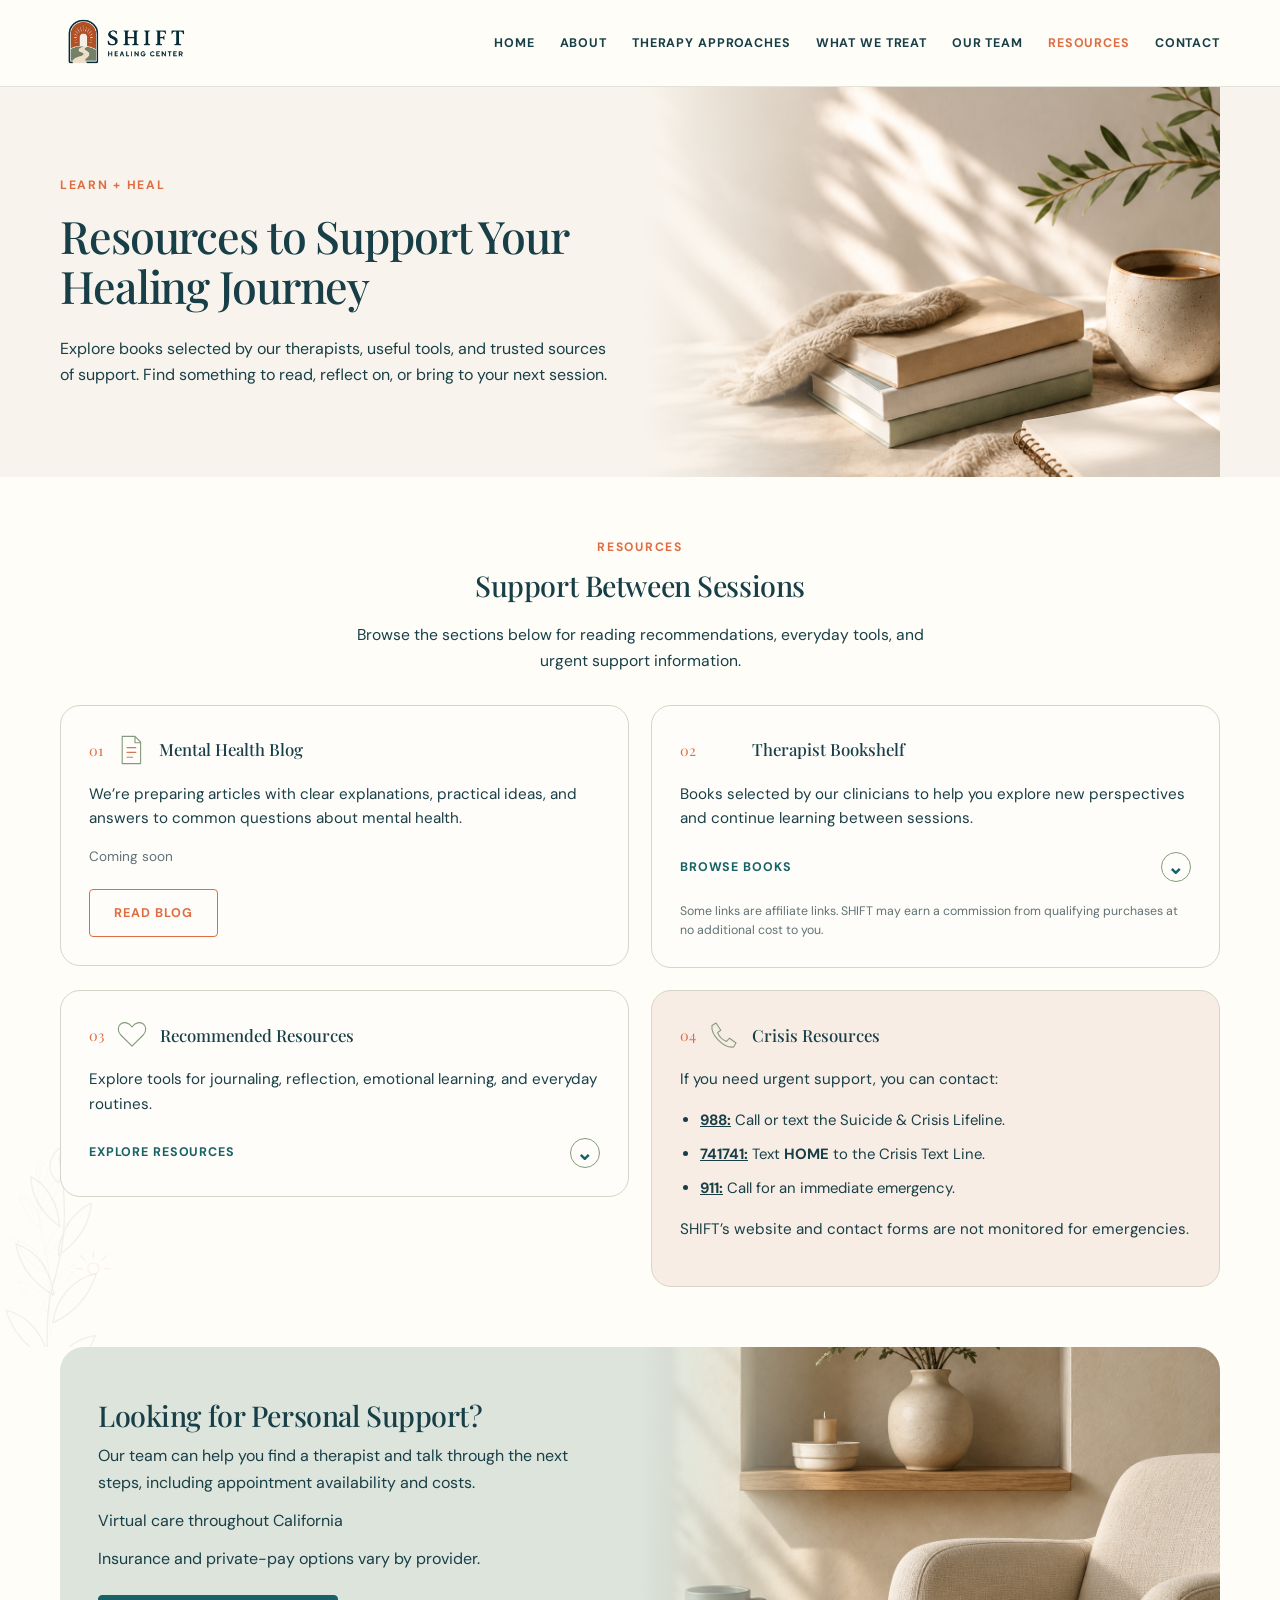
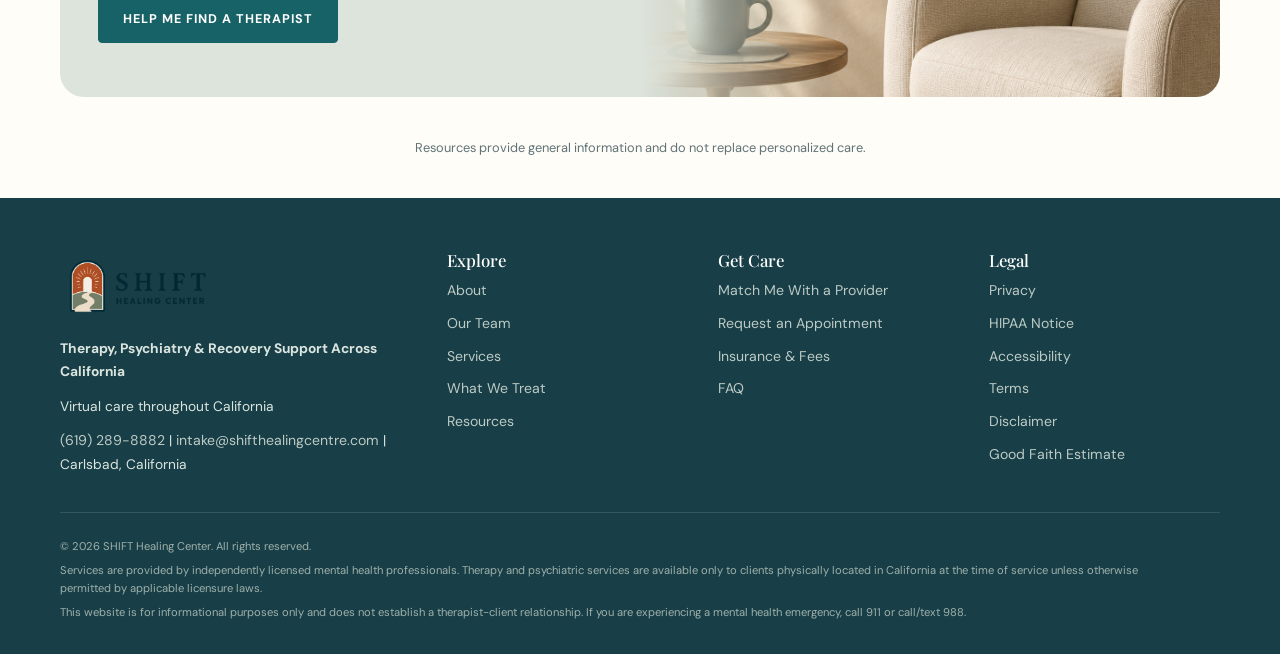
==== resources.html @ 118eca36 "Add files via upload" ====
<!doctype html><html lang="en"><head><meta charset="UTF-8"><meta name="viewport" content="width=device-width,initial-scale=1"><meta name="description" content="Therapist-curated mental health resources from SHIFT Healing Center."><title>Resources | SHIFT Healing Center</title><link rel="stylesheet" href="styles.css"><style>
.rs-page{--rs-bg:#f8f4ed}.rs-hero{background:var(--rs-bg);overflow:hidden}.rs-split{display:grid;grid-template-columns:1fr 1fr}.rs-copy{padding:55px 32px 55px 0;align-self:center;position:relative;z-index:1}.rs-copy h1{font-size:clamp(2rem,3.5vw,3.4rem)!important;line-height:1.12;margin:16px 0 24px}.rs-photo{position:relative;min-height:390px;display:grid;place-items:center;background:var(--rs-bg)}.rs-photo>span{padding:35px;color:#607276;font-size:.88rem;max-width:330px;text-align:center}.rs-photo img{position:absolute;inset:0;width:100%;height:100%;object-fit:cover;opacity:1!important;filter:none!important;mask:none!important;-webkit-mask:none!important}.rs-photo.has-photo:after{content:"";position:absolute;inset:0;background:linear-gradient(90deg,var(--rs-bg),transparent 35%);pointer-events:none}.rs-library{padding:60px 0}.rs-library .section-title h2{margin:13px 0 20px}.rs-cards{display:grid;grid-template-columns:1fr 1fr;align-items:start;gap:22px}.rs-card{padding:28px;border:1px solid var(--line);border-radius:20px;background:#fffdf9;min-width:0}.rs-title{display:flex;align-items:center;gap:12px}.rs-title svg{width:32px;height:32px;flex:0 0 32px;color:#849b7d}.rs-title .accent{stroke:#cf7955}.rs-title h3{font-size:1.35rem;line-height:1.25}.rs-number{color:var(--terracotta);font-family:"Playfair Display",serif;font-size:.9rem}.rs-card p{font-size:.95rem;line-height:1.6;margin:16px 0}.rs-card .btn{margin-top:5px}.rs-soon{color:#607276;font-size:.85rem!important}.rs-expand>summary{list-style:none;cursor:pointer}.rs-expand>summary::-webkit-details-marker{display:none}.rs-control{display:flex;align-items:center;justify-content:space-between;gap:20px;color:var(--teal);font-size:.78rem;font-weight:700;letter-spacing:.07em;text-transform:uppercase;margin-top:22px}.rs-arrow{display:grid;place-items:center;border:1px solid #849b7d;border-radius:50%;width:30px;height:30px;font-size:20px;line-height:1}.rs-expand[open]>summary .rs-arrow{transform:rotate(180deg)}.rs-expanded{border-top:1px solid var(--line);margin-top:20px;padding-top:5px}.rs-category{border-bottom:1px solid var(--line);padding:13px 0}.rs-category>summary,.rs-more>summary{cursor:pointer;font-size:.92rem;font-weight:600;padding:6px 0}.rs-list{list-style:none;margin:8px 0;padding:0}.rs-list li{border-bottom:1px solid #eee8df;padding:10px 0;font-size:.87rem;line-height:1.5;overflow-wrap:anywhere}.rs-list a{color:var(--teal);text-decoration:underline;text-underline-offset:3px}.rs-list small{display:block;color:#607276}.rs-more{margin:10px 0}.rs-more>summary{font-size:.82rem;color:var(--terracotta)}.rs-card p.rs-disclosure{font-size:.77rem;color:#607276;line-height:1.5;margin:20px 0 0}.rs-expanded h4{margin-top:24px}.rs-crisis{background:#f7ede5}.rs-crisis ul{padding-left:20px;font-size:.93rem;line-height:1.7}.rs-crisis li{margin:9px 0}.rs-crisis a{text-decoration:underline}.rs-banner{--rs-bg:#dce4dc;background:var(--rs-bg);border-radius:24px;overflow:hidden}.rs-banner .rs-copy{padding:38px}.rs-banner .btn{margin-top:22px}.rs-banner .rs-photo{min-height:350px}.rs-note{text-align:center;max-width:900px;margin:30px auto 40px;padding:0 20px;color:#607276;font-size:.8rem}.rs-closing{padding:0 0 10px}.rs-library{position:relative}.rs-library:before{content:"";position:absolute;left:0;bottom:0;width:100px;height:200px;background:url('assets/botanical.svg') center/contain no-repeat;opacity:.08;pointer-events:none}.rs-page summary:focus-visible,.rs-page a:focus-visible{outline:2px solid var(--teal);outline-offset:5px}.preview-switcher,.device-preview{display:none!important}
@media(max-width:850px){.rs-split{grid-template-columns:1fr}.rs-copy{padding:36px 0 22px}.rs-photo{min-height:300px}.rs-photo.has-photo:after{background:linear-gradient(180deg,var(--rs-bg),transparent 35%)}.rs-cards{grid-template-columns:1fr}.rs-library{padding:40px 0}.rs-banner .rs-copy{padding:28px 24px}.rs-banner .rs-photo{min-height:280px}.rs-card{padding:24px}.rs-title h3{font-size:1.25rem}}
</style></head><body data-page="resources">
<header class="site-header"><div class="container nav"><a class="logo" href="index.html"><img class="brand-logo" src="assets/logo.png" alt="SHIFT Healing Center"></a><button class="menu-toggle" aria-label="Open menu" aria-expanded="false">☰</button><nav class="nav-links"><a href="index.html">Home</a><a href="about.html">About</a><a href="services.html">Therapy Approaches</a><a href="specialties.html">What We Treat</a><a href="team.html">Our Team</a><a class="active" href="resources.html">Resources</a><a href="contact.html">Contact</a></nav></div></header>
<main class="rs-page"><section class="rs-hero"><div class="container rs-split"><div class="rs-copy"><div class="eyebrow">Learn + Heal</div><h1>Resources to Support Your Healing Journey</h1><p>Explore books selected by our therapists, useful tools, and trusted sources of support. Find something to read, reflect on, or bring to your next session.</p></div><div class="rs-photo" data-photo="assets/7.png"><span>Hero photograph: books, journal, ceramic mug, linen and olive branches.</span></div></div></section><section class="section rs-library"><div class="container"><div class="section-title"><div class="eyebrow">Resources</div><h2>Support Between Sessions</h2><p>Browse the sections below for reading recommendations, everyday tools, and urgent support information.</p></div><div class="rs-cards"><article class="rs-card"><div class="rs-title"><span class="rs-number">01</span><svg width="36" height="36" class="rs-icon" viewBox="0 0 40 40" fill="none" stroke="currentColor" stroke-width="1.4" stroke-linecap="round" stroke-linejoin="round" aria-hidden="true"><path d="M9 3h16l7 7v27H9ZM25 3v8h7"/><path class="accent" d="M15 17h11M15 23h11M15 29h7"/></svg><h3>Mental Health Blog</h3></div><p>We’re preparing articles with clear explanations, practical ideas, and answers to common questions about mental health.</p><p class="rs-soon">Coming soon</p><a class="btn outline" href="blog.html">Read Blog</a></article><article class="rs-card"><details class="rs-expand"><summary><div class="rs-title"><span class="rs-number">02</span><svg width="36" height="36" viewBox="0 0 40 40" fill="none" stroke="currentColor" stroke-width="1.4" stroke-linecap="round" stroke-linejoin="round" aria-hidden="true">'+icons[index]+'</svg><h3>Therapist Bookshelf</h3></div><p>Books selected by our clinicians to help you explore new perspectives and continue learning between sessions.</p><span class="rs-control">Browse Books <span class="rs-arrow" aria-hidden="true">⌄</span></span></summary><div class="rs-expanded"><p>Choose a subject that interests you. You can ask your therapist which reading may be useful for your situation.</p><details class="rs-category"><summary>Anxiety &amp; Stress</summary><ul class="rs-list"><li><a href="https://amzn.to/4eDarGr" target="_blank" rel="sponsored noopener noreferrer">Dare by Barry McDonagh <span aria-hidden="true">↗</span></a></li><li><a href="https://amzn.to/4avVlzZ" target="_blank" rel="sponsored noopener noreferrer">Unwinding Anxiety by Judson Brewer <span aria-hidden="true">↗</span></a></li><li><a href="https://amzn.to/4awsdbX" target="_blank" rel="sponsored noopener noreferrer">The Anxiety and Phobia Workbook by Edmund Bourne <span aria-hidden="true">↗</span></a></li><li><a href="https://amzn.to/4y3DSJw" target="_blank" rel="sponsored noopener noreferrer">At Last a Life by Paul David <span aria-hidden="true">↗</span></a></li><li><a href="https://amzn.to/446lkKJ" target="_blank" rel="sponsored noopener noreferrer">The Worry Trick by David Carbonell <span aria-hidden="true">↗</span></a></li></ul><details class="rs-more"><summary>Show more books</summary><ul class="rs-list"><li><a href="https://amzn.to/3Rg0Ps7" target="_blank" rel="sponsored noopener noreferrer">Burnout by Emily and Amelia Nagoski <span aria-hidden="true">↗</span></a></li><li><a href="https://amzn.to/3Te4dEq" target="_blank" rel="sponsored noopener noreferrer">The Myth of Normal by Gabor Mate <span aria-hidden="true">↗</span></a></li><li><a href="https://amzn.to/4gdKtdL" target="_blank" rel="sponsored noopener noreferrer">Rest is Resistance by Tricia Hersey <span aria-hidden="true">↗</span></a></li><li><a href="https://amzn.to/4eSYyLk" target="_blank" rel="sponsored noopener noreferrer">Dying for a Paycheck by Jeffrey Pfeffer <span aria-hidden="true">↗</span></a></li><li><a href="https://amzn.to/4v7SMvu" target="_blank" rel="sponsored noopener noreferrer">Atomic Habits by James Clear <span aria-hidden="true">↗</span></a></li></ul></details></details><details class="rs-category"><summary>Trauma &amp; Recovery</summary><ul class="rs-list"><li><a href="https://amzn.to/4au1pJi" target="_blank" rel="sponsored noopener noreferrer">The Body Keeps the Score by Bessel Van Der Kolk <span aria-hidden="true">↗</span></a></li><li><a href="https://amzn.to/4eIhYlS" target="_blank" rel="sponsored noopener noreferrer">Complex PTSD: From Surviving to Thriving by Pete Walker <span aria-hidden="true">↗</span></a></li><li><a href="https://amzn.to/4asifbv" target="_blank" rel="sponsored noopener noreferrer">Trauma and Recovery by Judith Herman <span aria-hidden="true">↗</span></a></li><li><a href="https://amzn.to/4vISvjM" target="_blank" rel="sponsored noopener noreferrer">Waking the Tiger by Peter Levine <span aria-hidden="true">↗</span></a></li><li><a href="https://amzn.to/4g9z26S" target="_blank" rel="sponsored noopener noreferrer">The Deepest Well By Nadine Burke Harris <span aria-hidden="true">↗</span></a></li></ul></details><details class="rs-category"><summary>ADHD</summary><ul class="rs-list"><li><a href="https://amzn.to/4xSHfmd" target="_blank" rel="sponsored noopener noreferrer">ADHD 2.0 by Halloweel &amp; Ratey <span aria-hidden="true">↗</span></a></li><li><a href="https://amzn.to/4wnwyqo" target="_blank" rel="sponsored noopener noreferrer">Driven to Distraction by Halloweel <span aria-hidden="true">↗</span></a></li><li><a href="https://amzn.to/4eMvWU0" target="_blank" rel="sponsored noopener noreferrer">Taking Charge of Adult ADHD by Russell Barkley <span aria-hidden="true">↗</span></a></li><li><a href="https://amzn.to/4aZTunc" target="_blank" rel="sponsored noopener noreferrer">Your Brain’s Not Broken by Tamara Rosier <span aria-hidden="true">↗</span></a></li><li><a href="https://amzn.to/4xWEtfN" target="_blank" rel="sponsored noopener noreferrer">Smart but Scattered by Dawson &amp; Guare <span aria-hidden="true">↗</span></a></li></ul></details><details class="rs-category"><summary>Relationships &amp; Parenting</summary><ul class="rs-list"><li><a href="https://amzn.to/4aueBxS" target="_blank" rel="sponsored noopener noreferrer">Hold Me Tight by Sue Johnson <span aria-hidden="true">↗</span></a></li><li><a href="https://amzn.to/4eR0PXw" target="_blank" rel="sponsored noopener noreferrer">Attached by Levine &amp; Heller <span aria-hidden="true">↗</span></a></li><li><a href="https://amzn.to/4wn5g3t" target="_blank" rel="sponsored noopener noreferrer">The Seven Principles of Making Marriage Work by John Gottman <span aria-hidden="true">↗</span></a></li><li><a href="https://amzn.to/4v8BE8T" target="_blank" rel="sponsored noopener noreferrer">Us by Terrence Real <span aria-hidden="true">↗</span></a></li><li><a href="https://amzn.to/3SD2459" target="_blank" rel="sponsored noopener noreferrer">Nonviolent Communication by Marshall Rosenberg <span aria-hidden="true">↗</span></a></li></ul><details class="rs-more"><summary>Show more books</summary><ul class="rs-list"><li><a href="https://amzn.to/3R7UYFj" target="_blank" rel="sponsored noopener noreferrer">Good Inside by Becky Kennedy <span aria-hidden="true">↗</span></a></li><li><a href="https://amzn.to/4vMBXaI" target="_blank" rel="sponsored noopener noreferrer">The Whole-Brain Child by Siegel &amp; Bryson <span aria-hidden="true">↗</span></a></li><li><a href="https://amzn.to/4vJ5YYS" target="_blank" rel="sponsored noopener noreferrer">No-Drama Discipline by Siegel &amp; Bryson <span aria-hidden="true">↗</span></a></li><li><a href="https://amzn.to/4eFU8Zy" target="_blank" rel="sponsored noopener noreferrer">How to Talk So Kids Will Listen by Faber &amp; Mazlish <span aria-hidden="true">↗</span></a></li><li><a href="https://amzn.to/4aZRo6O" target="_blank" rel="sponsored noopener noreferrer">The Conscious Parent by Shefali Tsabary <span aria-hidden="true">↗</span></a></li></ul></details></details><details class="rs-category"><summary>Grief &amp; Life Changes</summary><ul class="rs-list"><li><a href="https://amzn.to/4vzZX0o" target="_blank" rel="sponsored noopener noreferrer">It’s OK That You’re Not OK by Megan Devine <span aria-hidden="true">↗</span></a></li><li><a href="https://amzn.to/4uZnUgt" target="_blank" rel="sponsored noopener noreferrer">On Grief and Grieving by Kübler-Ross &amp; Kessler <span aria-hidden="true">↗</span></a></li><li><a href="https://amzn.to/4vF4Mp9" target="_blank" rel="sponsored noopener noreferrer">Bearing the Unbearable by Joanne Cacciatore <span aria-hidden="true">↗</span></a></li><li><a href="https://amzn.to/4wEj6i7" target="_blank" rel="sponsored noopener noreferrer">The Year of Magical Thinking by Joan Didion <span aria-hidden="true">↗</span></a></li><li><a href="https://amzn.to/4gaRf3Z" target="_blank" rel="sponsored noopener noreferrer">A Grief Observed by C.S. Lewis <span aria-hidden="true">↗</span></a></li></ul></details><details class="rs-category"><summary>Self-Compassion &amp; Emotional Wellbeing</summary><ul class="rs-list"><li><a href="https://amzn.to/4eGZrYD" target="_blank" rel="sponsored noopener noreferrer">Self-compassion by Kristin Neff <span aria-hidden="true">↗</span></a></li><li><a href="https://amzn.to/4y0kih9" target="_blank" rel="sponsored noopener noreferrer">Radical Acceptance by Tara Brach <span aria-hidden="true">↗</span></a></li><li><a href="https://amzn.to/4y3uhCh" target="_blank" rel="sponsored noopener noreferrer">The Gifts of Imperfection by Brene Brown <span aria-hidden="true">↗</span></a></li><li><a href="https://amzn.to/4vcZi4e" target="_blank" rel="sponsored noopener noreferrer">Fierce Self-Compassion by Kristin Neff <span aria-hidden="true">↗</span></a></li><li><a href="https://amzn.to/4eT0qDN" target="_blank" rel="sponsored noopener noreferrer">The Mindful Path to Self <span aria-hidden="true">↗</span></a></li></ul><details class="rs-more"><summary>Show more books</summary><ul class="rs-list"><li><a href="https://amzn.to/3Rg0Ps7" target="_blank" rel="sponsored noopener noreferrer">Burnout by Emily and Amelia Nagoski <span aria-hidden="true">↗</span></a></li><li><a href="https://amzn.to/3Te4dEq" target="_blank" rel="sponsored noopener noreferrer">The Myth of Normal by Gabor Mate <span aria-hidden="true">↗</span></a></li><li><a href="https://amzn.to/4gdKtdL" target="_blank" rel="sponsored noopener noreferrer">Rest is Resistance by Tricia Hersey <span aria-hidden="true">↗</span></a></li><li><a href="https://amzn.to/4eSYyLk" target="_blank" rel="sponsored noopener noreferrer">Dying for a Paycheck by Jeffrey Pfeffer <span aria-hidden="true">↗</span></a></li><li><a href="https://amzn.to/4v7SMvu" target="_blank" rel="sponsored noopener noreferrer">Atomic Habits by James Clear <span aria-hidden="true">↗</span></a></li><li><a href="https://amzn.to/4wrlMPW" target="_blank" rel="sponsored noopener noreferrer">Anchored by Deb Dana <span aria-hidden="true">↗</span></a></li><li><a href="https://amzn.to/4azTc6n" target="_blank" rel="sponsored noopener noreferrer">Polyvagal Theory in Therapy by Deb Dana <span aria-hidden="true">↗</span></a></li><li><a href="https://amzn.to/4gewjJp" target="_blank" rel="sponsored noopener noreferrer">Accessing The Healing Power of the Vagus Nerve by Stanley Rosenberg <span aria-hidden="true">↗</span></a></li><li><a href="https://amzn.to/44HCBKt" target="_blank" rel="sponsored noopener noreferrer">Walking the Tiger by Peter Levine <span aria-hidden="true">↗</span></a></li><li><a href="https://amzn.to/4vkrGl2" target="_blank" rel="sponsored noopener noreferrer">The Body Keeps the Score by Van der Kolk <span aria-hidden="true">↗</span></a></li></ul></details></details><details class="rs-category"><summary>Addiction &amp; Recovery</summary><ul class="rs-list"><li><a href="https://amzn.to/4oZuySE" target="_blank" rel="sponsored noopener noreferrer">In The Realm of Hungry Ghosts by Gabor Mate <span aria-hidden="true">↗</span></a></li><li><a href="https://amzn.to/4v5TgCg" target="_blank" rel="sponsored noopener noreferrer">The Biology of Desire by Marc Lewis <span aria-hidden="true">↗</span></a></li><li><a href="https://amzn.to/4eEz9pP" target="_blank" rel="sponsored noopener noreferrer">This Naked Mind by Annie Grace <span aria-hidden="true">↗</span></a></li><li><a href="https://amzn.to/4gaSZKz" target="_blank" rel="sponsored noopener noreferrer">Unbroken Brain by Maia Szalavitz <span aria-hidden="true">↗</span></a></li><li><a href="https://amzn.to/4vMJaaG" target="_blank" rel="sponsored noopener noreferrer">Recovery Dharma by Recovery Dharma <span aria-hidden="true">↗</span></a></li></ul></details><details class="rs-category"><summary>Identity &amp; Belonging</summary><ul class="rs-list"><li><a href="https://amzn.to/4eGnmY9" target="_blank" rel="sponsored noopener noreferrer">The Mask of Masculinity by Lewis Howes <span aria-hidden="true">↗</span></a></li><li><a href="https://amzn.to/3Te8JTq" target="_blank" rel="sponsored noopener noreferrer">No More Mr.Nice Guy by Robert Glover <span aria-hidden="true">↗</span></a></li><li><a href="https://amzn.to/4p5yHVk" target="_blank" rel="sponsored noopener noreferrer">I Don’t Want to Talk About It by Terrence Real <span aria-hidden="true">↗</span></a></li><li><a href="https://amzn.to/3SUR5nB" target="_blank" rel="sponsored noopener noreferrer">Iron John by Robert Bly <span aria-hidden="true">↗</span></a></li><li><a href="https://amzn.to/4azrKG1" target="_blank" rel="sponsored noopener noreferrer">WIld at Heart by John Eldridge <span aria-hidden="true">↗</span></a></li></ul><details class="rs-more"><summary>Show more books</summary><ul class="rs-list"><li><a href="https://amzn.to/4veZuzV" target="_blank" rel="sponsored noopener noreferrer">The Velvet Rage by Alan Downs <span aria-hidden="true">↗</span></a></li><li><a href="https://amzn.to/44JyTzY" target="_blank" rel="sponsored noopener noreferrer">Gender Queer by Maia Kobabe <span aria-hidden="true">↗</span></a></li><li><a href="https://amzn.to/4y0mDIP" target="_blank" rel="sponsored noopener noreferrer">Yes, You Are Trans Enough by Mia Violet <span aria-hidden="true">↗</span></a></li><li><a href="https://amzn.to/4y2YfWS" target="_blank" rel="sponsored noopener noreferrer">Tomorrow Will Be Different by Sarah McBride <span aria-hidden="true">↗</span></a></li><li><a href="https://amzn.to/4p3fTFZ" target="_blank" rel="sponsored noopener noreferrer">Queer (In)Justice by Mogul et al. <span aria-hidden="true">↗</span></a></li><li><a href="https://amzn.to/4vaOl2S" target="_blank" rel="sponsored noopener noreferrer">Untamed by Glennon Doyle <span aria-hidden="true">↗</span></a></li><li>The Queer Joy Workbook by Aimee Chang <small>Purchase link unavailable</small></li></ul></details></details></div></details><p class="rs-disclosure">Some links are affiliate links. SHIFT may earn a commission from qualifying purchases at no additional cost to you.</p></article><article class="rs-card"><details class="rs-expand"><summary><div class="rs-title"><span class="rs-number">03</span><svg width="36" height="36" class="rs-icon" viewBox="0 0 40 40" fill="none" stroke="currentColor" stroke-width="1.4" stroke-linecap="round" stroke-linejoin="round" aria-hidden="true"><path d="M20 34 6 20C-4 8 12-2 20 10 28-2 44 8 34 20Z"/></svg><h3>Recommended Resources</h3></div><p>Explore tools for journaling, reflection, emotional learning, and everyday routines.</p><span class="rs-control">Explore Resources <span class="rs-arrow" aria-hidden="true">⌄</span></span></summary><div class="rs-expanded"><h4>Tools &amp; Selected Products</h4><p>Browse selected journals, sensory tools, mindfulness materials, and children’s emotional-learning resources.</p><details class="rs-category"><summary>Children’s Coping &amp; Sensory Tools</summary><ul class="rs-list"><li><a href="https://amzn.to/4eCZ2X5" target="_blank" rel="sponsored noopener noreferrer">Little Tikes Big Waffle Block Set <span aria-hidden="true">↗</span></a></li><li><a href="https://amzn.to/4gfbIEW" target="_blank" rel="sponsored noopener noreferrer">Flying rocket toy <span aria-hidden="true">↗</span></a></li><li><a href="https://amzn.to/4eTPkP0" target="_blank" rel="sponsored noopener noreferrer">Sensory crash mat for kids <span aria-hidden="true">↗</span></a></li><li><a href="https://amzn.to/4vBh9CH" target="_blank" rel="sponsored noopener noreferrer">Dueling stomp rocket launcher <span aria-hidden="true">↗</span></a></li><li><a href="https://amzn.to/4eEdeix" target="_blank" rel="sponsored noopener noreferrer">Trampoline with enclosure <span aria-hidden="true">↗</span></a></li></ul><details class="rs-more"><summary>Show more items</summary><ul class="rs-list"><li><a href="https://amzn.to/3QzaY30" target="_blank" rel="sponsored noopener noreferrer">Adjustable balance beam <span aria-hidden="true">↗</span></a></li><li><a href="https://amzn.to/4uZ47Od" target="_blank" rel="sponsored noopener noreferrer">Ninja twister swing spin set <span aria-hidden="true">↗</span></a></li><li><a href="https://amzn.to/4gUfiEq" target="_blank" rel="sponsored noopener noreferrer">Indoor wooden climbing gym <span aria-hidden="true">↗</span></a></li><li><a href="https://amzn.to/4wijgLC" target="_blank" rel="sponsored noopener noreferrer">Manual capture chasing game <span aria-hidden="true">↗</span></a></li><li><a href="https://amzn.to/4aw0bgG" target="_blank" rel="sponsored noopener noreferrer">Hopscotch game <span aria-hidden="true">↗</span></a></li><li><a href="https://amzn.to/4vENLLQ" target="_blank" rel="sponsored noopener noreferrer">Portable pop up soccer goal <span aria-hidden="true">↗</span></a></li><li><a href="https://amzn.to/4aOAaJN" target="_blank" rel="sponsored noopener noreferrer">6 piece step a trail backyard obstacle course <span aria-hidden="true">↗</span></a></li><li><a href="https://amzn.to/4oZ9mMA" target="_blank" rel="sponsored noopener noreferrer">Swim kickboard <span aria-hidden="true">↗</span></a></li><li><a href="https://amzn.to/44pb1lj" target="_blank" rel="sponsored noopener noreferrer">Bump and bounce body bumpers <span aria-hidden="true">↗</span></a></li><li><a href="https://amzn.to/4vDOexM" target="_blank" rel="sponsored noopener noreferrer">Inflatablehttps no sting dodgeball <span aria-hidden="true">↗</span></a></li><li><a href="https://amzn.to/4gMWGpU" target="_blank" rel="sponsored noopener noreferrer">Wooden wobble balance board <span aria-hidden="true">↗</span></a></li><li><a href="https://amzn.to/4xY3Bmu" target="_blank" rel="sponsored noopener noreferrer">Original Air Toobz <span aria-hidden="true">↗</span></a></li><li><a href="https://amzn.to/4xYO1XK" target="_blank" rel="sponsored noopener noreferrer">Putty with hidden farm pieces <span aria-hidden="true">↗</span></a></li><li><a href="https://amzn.to/4eT3XCg" target="_blank" rel="sponsored noopener noreferrer">Boomerang <span aria-hidden="true">↗</span></a></li><li><a href="https://amzn.to/4eP6rBp" target="_blank" rel="sponsored noopener noreferrer">Magnetic chess game <span aria-hidden="true">↗</span></a></li><li><a href="https://amzn.to/4eEcWs4" target="_blank" rel="sponsored noopener noreferrer">Two sided rock around wobble disk <span aria-hidden="true">↗</span></a></li><li><a href="https://amzn.to/4faCJbs" target="_blank" rel="sponsored noopener noreferrer">Balance stepping stones <span aria-hidden="true">↗</span></a></li><li><a href="https://amzn.to/4fd8Zus" target="_blank" rel="sponsored noopener noreferrer">National geographic stepping stones <span aria-hidden="true">↗</span></a></li><li><a href="https://amzn.to/4ap6LWk" target="_blank" rel="sponsored noopener noreferrer">Nucleus expandable ball <span aria-hidden="true">↗</span></a></li><li><a href="https://amzn.to/3QzcuCe" target="_blank" rel="sponsored noopener noreferrer">Spike bubble blower <span aria-hidden="true">↗</span></a></li><li><a href="https://amzn.to/4eWwXJb" target="_blank" rel="sponsored noopener noreferrer">Exercise putty <span aria-hidden="true">↗</span></a></li><li><a href="https://amzn.to/4eSHTYa" target="_blank" rel="sponsored noopener noreferrer">Meditation cards for kids <span aria-hidden="true">↗</span></a></li><li><a href="https://amzn.to/44DxCKN" target="_blank" rel="sponsored noopener noreferrer">Express your feelings sensory bottles <span aria-hidden="true">↗</span></a></li><li><a href="https://amzn.to/4vF22bx" target="_blank" rel="sponsored noopener noreferrer">Squiqz starter set <span aria-hidden="true">↗</span></a></li><li><a href="https://amzn.to/4vEOYTo" target="_blank" rel="sponsored noopener noreferrer">Bounce pogo stick <span aria-hidden="true">↗</span></a></li><li><a href="https://amzn.to/4oXPo4V" target="_blank" rel="sponsored noopener noreferrer">Sensory compression blanket <span aria-hidden="true">↗</span></a></li><li><a href="https://amzn.to/44FQoBa" target="_blank" rel="sponsored noopener noreferrer">Pop tubes <span aria-hidden="true">↗</span></a></li><li><a href="https://amzn.to/4bdlQdF" target="_blank" rel="sponsored noopener noreferrer">Weighted lap pads <span aria-hidden="true">↗</span></a></li><li><a href="https://amzn.to/4p6XEj1" target="_blank" rel="sponsored noopener noreferrer">Mindful maze boards <span aria-hidden="true">↗</span></a></li></ul></details></details><p class="rs-disclosure">Some links are affiliate links. SHIFT may earn a commission from qualifying purchases at no additional cost to you.</p><h4>Worksheets &amp; Exercises</h4><p>Practical worksheets and guided exercises are coming soon. In the meantime, ask your therapist about resources suited to your goals.</p><h4>Organizations &amp; Support</h4><p>Additional educational and community-support resources will be added here as they become available.</p></div></details></article><article class="rs-card rs-crisis"><div class="rs-title"><span class="rs-number">04</span><svg width="36" height="36" class="rs-icon" viewBox="0 0 40 40" fill="none" stroke="currentColor" stroke-width="1.4" stroke-linecap="round" stroke-linejoin="round" aria-hidden="true"><path d="m10 5-5 3c-2 12 15 29 27 27l3-5-8-6-4 4c-5-2-9-6-11-11l4-3Z"/></svg><h3>Crisis Resources</h3></div><p>If you need urgent support, you can contact:</p><ul><li><a href="tel:988"><strong>988:</strong></a> Call or text the Suicide &amp; Crisis Lifeline.</li><li><a href="sms:741741"><strong>741741:</strong></a> Text <strong>HOME</strong> to the Crisis Text Line.</li><li><a href="tel:911"><strong>911:</strong></a> Call for an immediate emergency.</li></ul><p>SHIFT’s website and contact forms are not monitored for emergencies.</p></article></div></div></section><section class="rs-closing"><div class="container rs-banner rs-split"><div class="rs-copy"><h2>Looking for Personal Support?</h2><p>Our team can help you find a therapist and talk through the next steps, including appointment availability and costs.</p><p>Virtual care throughout California</p><p>Insurance and private-pay options vary by provider.</p><a class="btn teal" href="contact.html">Help Me Find a Therapist</a></div><div class="rs-photo" data-photo="assets/resources-support.jpg"><span>Support photograph: comfortable armchair, side table, plant and warm natural light.</span></div></div></section><p class="rs-note">Resources provide general information and do not replace personalized care.</p></main>
<footer class="site-footer"><div class="container"><div class="footer-grid footer-grid-expanded"><div><img class="brand-logo" src="assets/logo.png" alt="SHIFT Healing Center"><p><b>Therapy, Psychiatry &amp; Recovery Support Across California</b></p><p>Virtual care throughout California</p><p><a href="tel:+16192898882">(619) 289-8882</a> | <a href="mailto:intake@shifthealingcentre.com">intake@shifthealingcentre.com</a> | Carlsbad, California</p></div><div><h3>Explore</h3><a href="about.html">About</a><a href="team.html">Our Team</a><a href="services.html">Services</a><a href="specialties.html">What We Treat</a><a href="resources.html">Resources</a></div><div><h3>Get Care</h3><a href="contact.html">Match Me With a Provider</a><a href="contact.html">Request an Appointment</a><a href="about.html#fees">Insurance &amp; Fees</a><a href="about.html#faq">FAQ</a></div><div><h3>Legal</h3><a href="#">Privacy</a><a href="#">HIPAA Notice</a><a href="#">Accessibility</a><a href="#">Terms</a><a href="#">Disclaimer</a><a href="#">Good Faith Estimate</a></div></div><div class="footer-disclaimer"><p>© 2026 SHIFT Healing Center. All rights reserved.</p><p>Services are provided by independently licensed mental health professionals. Therapy and psychiatric services are available only to clients physically located in California at the time of service unless otherwise permitted by applicable licensure laws.</p><p>This website is for informational purposes only and does not establish a therapist-client relationship. If you are experiencing a mental health emergency, call 911 or call/text 988.</p></div></div></footer><script src="script.js"></script><script>
// Load only available photos; retain a descriptive placeholder when an asset is absent.
document.querySelectorAll('[data-photo]').forEach(box=>{const photo=new Image();photo.alt='';photo.onload=()=>{box.replaceChildren(photo);box.classList.add('has-photo')};photo.src=box.dataset.photo});
document.querySelectorAll('.preview-switcher,.device-preview').forEach(el=>el.remove());
</script></body></html>
---- styles.css ----
@import url('https://fonts.googleapis.com/css2?family=DM+Sans:wght@400;500;600&family=Playfair+Display:wght@500;600&display=swap');

:root{--cream:#f7f3eb;--paper:#fffdf8;--teal:#204f52;--ink:#213b43;--terracotta:#c96f4e;--sage:#99aa9d;--sand:#e9dcc9;--line:#d9d4c9;--gold:#c6a56a;--radius:18px;--shadow:0 16px 50px rgba(32,79,82,.09)}
*{box-sizing:border-box}html{scroll-behavior:smooth}body{margin:0;background:var(--paper);color:var(--ink);font-family:"DM Sans",sans-serif;font-size:16px;line-height:1.65}img,iframe{max-width:100%;display:block}a{color:inherit;text-decoration:none}button,input,textarea{font:inherit}.container{width:min(1160px,calc(100% - 40px));margin:auto}.eyebrow{color:var(--terracotta);font-size:.76rem;font-weight:700;letter-spacing:.14em;text-transform:uppercase}.display,h1,h2,h3{font-family:"Playfair Display",serif;line-height:1.08;font-weight:500;margin:0}h1{font-size:clamp(2.8rem,5.5vw,5.8rem)}h2{font-size:clamp(2rem,3.6vw,3.6rem)}h3{font-size:1.42rem}p{margin:.7rem 0 0}.muted{color:#607276}.section{padding:90px 0}.section-title{text-align:center;max-width:700px;margin:0 auto 42px}.section-title p{max-width:570px;margin:14px auto 0}.btn{display:inline-flex;align-items:center;justify-content:center;min-height:48px;padding:0 24px;border:1px solid var(--terracotta);border-radius:4px;background:var(--terracotta);color:#fff;font-weight:700;font-size:.78rem;letter-spacing:.08em;text-transform:uppercase;transition:.25s}.btn:hover{transform:translateY(-2px);box-shadow:0 8px 22px rgba(201,111,78,.25)}.btn.outline{background:transparent;color:var(--terracotta)}.btn.teal{background:var(--teal);border-color:var(--teal)}

.site-header{position:sticky;top:0;z-index:20;background:rgba(255,253,248,.94);border-bottom:1px solid rgba(217,212,201,.7);backdrop-filter:blur(12px)}.nav{min-height:86px;display:flex;align-items:center;justify-content:space-between;gap:24px}.logo{display:flex;align-items:center;gap:11px;min-width:190px}.logo-mark{width:40px;height:52px;border:2px solid var(--teal);border-radius:20px 20px 2px 2px;display:grid;place-items:center;color:var(--terracotta);font-family:"Playfair Display",serif;font-size:1.4rem}.logo-text strong{font-family:"Playfair Display",serif;font-size:1.35rem;letter-spacing:.24em}.logo-text small{display:block;color:var(--sage);font-size:.55rem;letter-spacing:.28em}.nav-links{display:flex;align-items:center;gap:25px;font-size:.72rem;font-weight:700;letter-spacing:.07em;text-transform:uppercase}.nav-links a:hover,.nav-links a.active{color:var(--terracotta)}.menu-toggle{display:none;border:0;background:none;font-size:1.7rem;color:var(--teal)}

.hero{position:relative;overflow:hidden;background:linear-gradient(90deg,var(--paper) 0 43%,rgba(255,253,248,.74) 56%,transparent 72%),linear-gradient(120deg,#cbd1c1,#e6d6bf 60%,#a88e70);min-height:690px;display:flex;align-items:center}.hero:after{content:"HERO IMAGE SPACE • replace background in styles.css";position:absolute;right:4%;bottom:25px;color:rgba(33,59,67,.55);font-size:.7rem;letter-spacing:.12em}.hero-copy{position:relative;z-index:2;width:min(600px,58%);padding:90px 0}.hero h1{margin:18px 0 24px}.hero p{font-size:1.08rem;max-width:530px}.actions{display:flex;gap:13px;flex-wrap:wrap;margin-top:30px}.trust-strip{background:#f0eee7;border-top:1px solid var(--line);border-bottom:1px solid var(--line)}.trust-grid{display:grid;grid-template-columns:repeat(4,1fr)}.trust-item{padding:25px 20px;text-align:center;border-right:1px solid var(--line);font-size:.82rem}.trust-item:last-child{border:0}.trust-item b{display:block;color:var(--teal);font-family:"Playfair Display",serif;font-size:1rem}.trust-icon{font-size:1.55rem;color:var(--terracotta)}

.story-grid{display:grid;grid-template-columns:1.05fr .95fr;gap:70px;align-items:center}.video-wrap{position:relative;aspect-ratio:16/10;border-radius:var(--radius);overflow:hidden;background:linear-gradient(135deg,#e4ded1,#aebbad 50%,#ca7654);box-shadow:var(--shadow)}.video-wrap iframe{width:100%;height:100%;border:0}.video-placeholder{height:100%;display:grid;place-items:center;text-align:center;color:var(--teal);padding:30px}.play{width:76px;height:76px;border-radius:50%;background:var(--teal);color:#fff;display:grid;place-items:center;margin:0 auto 16px;font-size:1.8rem;padding-left:5px}.story-copy h2{margin:13px 0 20px}.services{background:var(--cream)}.card-grid{display:grid;grid-template-columns:repeat(3,1fr);gap:18px}.card{background:var(--paper);border:1px solid var(--line);padding:34px;border-radius:10px;transition:.25s}.card:hover{transform:translateY(-5px);box-shadow:var(--shadow)}.card-icon{width:58px;height:58px;border:1px solid var(--sage);border-radius:50%;display:grid;place-items:center;color:var(--terracotta);font-size:1.5rem;margin-bottom:22px}.text-link{display:inline-block;margin-top:18px;color:var(--terracotta);font-size:.74rem;font-weight:700;letter-spacing:.08em;text-transform:uppercase}

.process{background:linear-gradient(90deg,#ece9df,#f8f4eb,#ece9df)}.steps{display:grid;grid-template-columns:repeat(4,1fr);gap:20px;counter-reset:step}.step{text-align:center;position:relative}.step:not(:last-child):after{content:"";position:absolute;top:36px;left:65%;width:70%;border-top:1px dashed var(--sage)}.step-circle{width:76px;height:76px;border:1px solid var(--sage);background:var(--paper);border-radius:50%;display:grid;place-items:center;margin:0 auto 16px;color:var(--teal);font-family:"Playfair Display",serif;font-size:1.6rem}.tags{display:flex;flex-wrap:wrap;justify-content:center;gap:10px}.tag{border:1px solid var(--line);border-radius:999px;padding:8px 17px;background:var(--paper);font-size:.82rem}.split{display:grid;grid-template-columns:1fr 1fr;min-height:520px}.image-space{background:linear-gradient(135deg,#b9b9a7,#e6d6bf 55%,#9da58e);display:grid;place-items:center;color:rgba(33,59,67,.65);font-size:.72rem;letter-spacing:.11em;text-transform:uppercase;padding:30px;text-align:center}.split-copy{padding:70px clamp(30px,7vw,100px);display:flex;flex-direction:column;justify-content:center}.split-copy h2{margin:12px 0 20px}.cta-box{border:1px solid var(--line);border-radius:var(--radius);padding:55px;text-align:center;background:var(--cream);position:relative;overflow:hidden}.cta-box p{max-width:650px;margin:15px auto 25px}.site-footer{background:var(--ink);color:#dbe5df;padding:52px 0 25px}.footer-grid{display:grid;grid-template-columns:1.5fr repeat(3,1fr);gap:40px}.site-footer h3{color:#fff;font-size:1.1rem}.site-footer a{display:block;margin-top:9px;color:#bdcac5;font-size:.88rem}.copyright{border-top:1px solid rgba(255,255,255,.12);margin-top:36px;padding-top:20px;font-size:.78rem;color:#9fb0ab}

.page-hero{padding:105px 0;background:linear-gradient(120deg,var(--cream),#e2d7c8);text-align:center}.page-hero p{max-width:640px;margin:18px auto 0}.content-card{max-width:850px;margin:auto;background:#fff;border:1px solid var(--line);border-radius:var(--radius);padding:clamp(30px,5vw,70px);box-shadow:var(--shadow)}.contact-form{display:grid;gap:15px;margin-top:25px}.contact-form input,.contact-form textarea{width:100%;border:1px solid var(--line);background:#fffdf8;padding:14px 16px}.contact-form textarea{min-height:150px;resize:vertical}

@media(max-width:900px){.menu-toggle{display:block}.nav-links{display:none;position:absolute;top:86px;left:0;right:0;background:var(--paper);padding:25px 20px;flex-direction:column;align-items:flex-start;border-bottom:1px solid var(--line)}.nav-links.open{display:flex}.nav .btn{display:none}.hero{min-height:610px;background:linear-gradient(90deg,rgba(255,253,248,.94),rgba(255,253,248,.75)),linear-gradient(120deg,#cbd1c1,#e6d6bf)}.hero-copy{width:100%;max-width:650px}.story-grid,.split{grid-template-columns:1fr}.split .image-space{min-height:360px}.card-grid{grid-template-columns:1fr}.trust-grid{grid-template-columns:1fr 1fr}.trust-item:nth-child(2){border-right:0}.steps{grid-template-columns:1fr 1fr}.step:after{display:none}.footer-grid{grid-template-columns:1fr 1fr}}
@media(max-width:560px){.container{width:min(100% - 28px,1160px)}.section{padding:65px 0}.hero{min-height:auto}.hero-copy{padding:75px 0}.actions .btn{width:100%}.trust-grid,.steps,.footer-grid{grid-template-columns:1fr}.trust-item{border-right:0;border-bottom:1px solid var(--line)}.cta-box{padding:36px 20px}.logo-text strong{font-size:1.08rem}}

/* Official SHIFT logo */
.nav{min-height:98px}.logo{min-width:155px}.brand-logo{display:block;width:132px;height:82px;object-fit:contain}.site-footer .brand-logo{width:155px;height:auto}.site-footer .logo{min-width:0}
@media(max-width:900px){.nav-links{top:98px}}

/* Homepage copy refinements */
.hero-intro{color:var(--terracotta);font-family:"Playfair Display",serif;font-size:1.35rem;line-height:1.35}
.availability{margin-top:22px;color:#607276;font-size:.82rem}
.hero h1{font-size:clamp(2.55rem,4.8vw,5rem)}
.video-fallback{position:relative;width:100%;height:100%;display:block;background:#172126;color:#fff;overflow:hidden}.video-fallback img{width:100%;height:100%;object-fit:cover;opacity:.68}.video-fallback-play{position:absolute;left:50%;top:45%;transform:translate(-50%,-50%);width:76px;height:76px;border-radius:50%;display:grid;place-items:center;padding-left:5px;background:var(--terracotta);font-size:1.8rem;box-shadow:0 10px 30px rgba(0,0,0,.24)}.video-fallback strong{position:absolute;left:50%;top:68%;transform:translateX(-50%);white-space:nowrap;text-transform:uppercase;letter-spacing:.08em;font-size:.8rem}

/* Consistent responsive typography */
body{font-size:1rem;line-height:1.68}h1{font-size:clamp(2.65rem,5vw,4.9rem);line-height:1.02;letter-spacing:-.025em}h2{font-size:clamp(2rem,3.2vw,3.15rem);line-height:1.1;letter-spacing:-.015em}h3{font-size:clamp(1.3rem,1.8vw,1.65rem);line-height:1.2}h4{margin:.65rem 0 0;font-size:1rem;line-height:1.5;font-weight:600}.hero p,.approach-hero p,.contact-copy p{max-width:44rem}.nav-links{font-size:.78rem}.section-title p,.muted{font-size:.98rem}.btn{font-size:.79rem}

/* Numbered image order: home 1–2, approaches 3–4, specialties 5, team 6, resources 7, contact 8 */
.hero{background-image:linear-gradient(90deg,var(--paper) 0 43%,rgba(255,253,248,.74) 56%,transparent 72%),url('assets/1.png'),linear-gradient(120deg,#cbd1c1,#e6d6bf 60%,#a88e70);background-position:center;background-size:cover}.split>.image-space{background-image:linear-gradient(rgba(32,79,82,.05),rgba(32,79,82,.05)),url('assets/2.png'),linear-gradient(135deg,#b9b9a7,#e6d6bf);background-position:center;background-size:cover;font-size:0}.numbered-image{min-height:430px;border-radius:var(--radius);background-color:var(--sand);background-position:center;background-size:cover;box-shadow:var(--shadow);display:grid;place-items:center}.numbered-image span{padding:8px 12px;border-radius:4px;background:rgba(255,253,248,.86);color:var(--teal);font-size:.72rem;letter-spacing:.1em}.image-therapy{background-image:url('assets/3.png'),linear-gradient(135deg,#d9d0c2,#9eaa94)}.image-detail{background-image:url('assets/4.png'),linear-gradient(135deg,#d9d0c2,#c77755)}body[data-page="specialties"] .image-space{background-image:url('assets/5.png'),linear-gradient(135deg,#d9d0c2,#9eaa94);background-size:cover;background-position:center;font-size:0}body[data-page="team"] .image-space{background-image:url('assets/6.png'),linear-gradient(135deg,#d9d0c2,#9eaa94);background-size:cover;background-position:center;font-size:0}body[data-page="resources"] .image-space{background-image:url('assets/7.png'),linear-gradient(135deg,#d9d0c2,#9eaa94);background-size:cover;background-position:center;font-size:0}.contact-photo{background-image:url('assets/8.png'),linear-gradient(135deg,#d9d0c2,#a58e70);border-radius:0;box-shadow:none;height:100%;min-height:650px}

/* Therapy approaches */
.approach-hero{padding:76px 0;background:linear-gradient(105deg,#fffdf8 0%,#f7f3eb 55%,#e8dccb 100%)}.approach-hero-grid{display:grid;grid-template-columns:1.05fr .95fr;gap:55px;align-items:center}.approach-hero h1{margin:16px 0 24px}.lead{color:var(--terracotta);font-family:"Playfair Display",serif;font-size:1.28rem;line-height:1.4}.intro-band{padding:64px 0;text-align:center;background:var(--cream);border-block:1px solid var(--line)}.narrow{max-width:820px}.intro-band p{margin:15px auto 0}.approach-grid{display:grid;grid-template-columns:1fr 1fr;gap:20px}.approach-card{position:relative;padding:32px;border:1px solid var(--line);border-radius:12px;background:#fff;box-shadow:0 8px 24px rgba(32,79,82,.04)}.approach-card:nth-child(3n+2) .method{background:#dce5e7}.approach-card:nth-child(3n) .method{background:#f1d7c8}.method{display:inline-block;margin-bottom:14px;padding:5px 10px;border-radius:5px;background:#e2e5da;color:var(--teal);font-size:.72rem;font-weight:700;letter-spacing:.08em}.approach-card p{font-size:.95rem}.approach-card .helpful{padding-top:14px;border-top:1px solid var(--line);color:#607276}.approach-card>a{display:inline-block;margin-top:16px;color:var(--terracotta);font-size:.76rem;font-weight:700;letter-spacing:.07em;text-transform:uppercase}.evidence{background:var(--cream)}

/* Contact */
.contact-hero{padding:72px 0;background:linear-gradient(110deg,#fffdf8,#f4ede2)}.contact-layout{display:grid;grid-template-columns:.9fr 1fr .55fr;gap:38px;align-items:stretch}.contact-copy{padding:30px 0}.contact-copy h1{margin:16px 0 24px;font-size:clamp(2.6rem,4vw,4rem)}.contact-points{list-style:none;padding:14px 0 0;margin:25px 0 0}.contact-points li{padding:15px 0;border-bottom:1px solid var(--line)}.contact-points b,.contact-points span{display:block}.contact-points span{color:#607276;font-size:.9rem}.inquiry-card{padding:34px;border-radius:24px;background:rgba(255,255,255,.94);box-shadow:var(--shadow)}.inquiry-card h2{margin:8px 0;font-size:1.85rem}.form-row{display:grid;grid-template-columns:1fr 1fr;gap:12px}.contact-form label{font-size:.86rem;font-weight:600}.contact-form input,.contact-form textarea,.contact-form select{display:block;width:100%;margin-top:5px;border:1px solid var(--line);background:#fffdf8;padding:13px 14px;color:var(--ink)}.contact-form select{min-height:49px}.contact-form .btn{width:100%}.contact-bottom{background:var(--cream)}.contact-bottom-grid{display:grid;grid-template-columns:1fr 1fr;gap:30px}.crisis-box{padding:36px;border-radius:14px;background:#f2ded4}.crisis-box h3{margin-top:10px}

@media(max-width:1050px){.contact-layout{grid-template-columns:1fr 1fr}.contact-photo{grid-column:1/-1;min-height:340px}.nav-links{gap:15px;font-size:.7rem}.brand-logo{width:115px}}
@media(max-width:760px){body{font-size:1rem}h1,.hero h1{font-size:clamp(2.35rem,11vw,3.25rem)}h2{font-size:clamp(1.85rem,8vw,2.5rem)}.section{padding:64px 0}.approach-hero{padding:54px 0}.approach-hero-grid,.approach-grid,.contact-layout,.contact-bottom-grid{grid-template-columns:1fr}.approach-hero-grid{gap:32px}.numbered-image{min-height:300px}.contact-photo{grid-column:auto;min-height:280px;order:2}.inquiry-card{padding:25px;order:3}.contact-copy{padding:0}.form-row{grid-template-columns:1fr}.approach-card{padding:24px}.hero{background-image:linear-gradient(rgba(255,253,248,.92),rgba(255,253,248,.86)),url('assets/1.png');background-position:center}.availability{font-size:.88rem}.btn{width:100%}.cta-box .actions{align-items:stretch}.site-header .brand-logo{height:70px}.nav{min-height:82px}.nav-links{top:82px}.video-wrap{aspect-ratio:16/9}}
.numbered-image span{display:none}

/* Direct contact and team */
.contact-top{padding:76px 0 58px;text-align:center;background:linear-gradient(120deg,#fffdf8,#f1e6d8)}.contact-top h1{max-width:760px;margin:14px auto 30px}.direct-contact{display:flex;justify-content:center;gap:18px;flex-wrap:wrap}.direct-contact a{min-width:300px;padding:22px 28px;border:1px solid var(--line);border-radius:12px;background:#fff;box-shadow:var(--shadow);text-align:left}.direct-contact span,.direct-contact strong{display:block}.direct-contact span{color:var(--terracotta);font-size:.75rem;font-weight:700;letter-spacing:.1em;text-transform:uppercase}.direct-contact strong{margin-top:4px;font-size:1.1rem}.contact-form-section{position:relative;padding:86px 0;background:linear-gradient(90deg,rgba(247,242,234,.98) 0%,rgba(247,242,234,.94) 44%,rgba(247,242,234,.5) 70%,rgba(247,242,234,.2) 100%),url('assets/8.png') center/cover no-repeat}.contact-form-grid{display:grid;grid-template-columns:minmax(0,.82fr) minmax(420px,1fr);gap:64px;align-items:center}.contact-form-copy{max-width:520px;padding:34px 0}.contact-form-copy h2{margin:12px 0 20px}.inquiry-card{border:1px solid rgba(211,194,175,.7);box-shadow:0 22px 60px rgba(36,59,64,.16);backdrop-filter:blur(8px)}.form-honeypot{position:absolute!important;left:-10000px!important;width:1px!important;height:1px!important;overflow:hidden!important}.form-note{font-size:.8rem;color:#607276}.crisis-grid{display:grid;grid-template-columns:repeat(3,1fr);gap:20px;margin-top:24px}.crisis-grid p{padding:22px;border-radius:10px;background:rgba(255,255,255,.55)}
.team-hero{padding:90px 0;background:linear-gradient(120deg,#fffdf8,#ece1d3);text-align:center}.team-hero h1{margin:16px auto 30px}.reveal{margin:30px auto 0;border:1px solid var(--line);border-radius:12px;background:#fff;text-align:left;overflow:hidden}.reveal summary{display:flex;justify-content:space-between;gap:20px;padding:20px 24px;cursor:pointer;color:var(--teal);font-weight:700;list-style:none}.reveal summary::-webkit-details-marker{display:none}.reveal summary span{font-size:1.4rem;transition:.2s}.reveal[open] summary span{transform:rotate(180deg)}.reveal>div{padding:0 24px 26px;border-top:1px solid var(--line)}.care-list{text-align:left;margin:24px auto;max-width:760px}.care-list li{margin:13px 0}.provider-list{display:grid;gap:22px}.provider{display:grid;grid-template-columns:250px 1fr;gap:36px;padding:24px;border:1px solid var(--line);border-radius:14px;background:#fff}.provider img{width:100%;height:100%;min-height:290px;object-fit:cover;border-radius:9px;background:linear-gradient(135deg,#d9d0c2,#9eaa94)}.provider h3{margin-top:6px}.provider h4{color:var(--terracotta)}.provider .helpful{padding-top:13px;border-top:1px solid var(--line);color:#607276}.team-cta{text-align:center;background:var(--cream)}.team-cta h3{margin-top:14px}
@media(max-width:760px){.contact-form-grid,.crisis-grid,.provider{grid-template-columns:1fr}.direct-contact{display:grid}.direct-contact a{min-width:0;width:100%}.provider{padding:18px;gap:22px}.provider img{height:360px;min-height:0}.team-hero{padding:58px 0}.reveal summary{padding:17px}.reveal>div{padding:0 17px 20px}.contact-top{padding:58px 0 44px}.contact-form-section{padding:48px 0;background:linear-gradient(rgba(247,242,234,.9),rgba(247,242,234,.94)),url('assets/8.png') center/cover no-repeat}.contact-form-grid{gap:28px}.contact-form-copy{padding:0}.inquiry-card{padding:24px}.direct-contact strong{font-size:.98rem;overflow-wrap:anywhere}}

/* Resources */
.resources-hero{overflow:hidden;background:#f8f4ed}.resources-hero-grid{display:grid;grid-template-columns:.83fr 1.17fr;min-height:500px}.resources-hero-copy{display:flex;flex-direction:column;justify-content:center;padding:64px 52px 64px 0}.resources-hero-copy h1{max-width:570px;margin:14px 0 22px;font-size:clamp(2.7rem,4.6vw,4.75rem)}.resources-hero-copy i{width:70px;border-top:2px solid var(--terracotta);margin:4px 0 18px}.resources-hero-copy p{max-width:520px;font-size:1.02rem}.resources-hero-copy strong{margin-top:25px;color:var(--terracotta);font-family:"Playfair Display",serif;font-size:1.5rem;font-style:italic;font-weight:500}.resources-hero-image{min-height:500px;background:url('assets/7.png') center/cover no-repeat,linear-gradient(135deg,#e6d6bf,#aeb8a8)}.resources-topics{padding-top:64px;background:#fffdf9}.resources-topics .section-title{margin-bottom:32px}.resource-sprig{color:var(--sage);font-size:2rem;line-height:1}.topic-grid{display:grid;grid-template-columns:repeat(4,1fr);gap:16px}.topic-card{min-height:155px;display:flex;flex-direction:column;align-items:center;justify-content:center;padding:18px;border:1px solid #e6ddd0;border-radius:15px;background:linear-gradient(145deg,#fffdf9,#f8f3ea);text-align:center;transition:.22s}.topic-card:hover{transform:translateY(-4px);border-color:var(--sage);box-shadow:var(--shadow)}.topic-card span{height:57px;color:var(--terracotta);font-family:"Playfair Display",serif;font-size:2.7rem;line-height:1}.topic-card:nth-child(3n+2) span{color:#839783}.topic-card:nth-child(3n) span{color:var(--teal)}.topic-card h3{margin-top:11px;font-size:1.25rem}.resource-support{padding-top:25px}.resource-support-panel{display:grid;grid-template-columns:1fr 1fr;min-height:390px;overflow:hidden;border-radius:18px;background:#dce4dc}.resource-support-copy{padding:48px}.resource-support-copy h2{font-size:2.45rem}.resource-support-copy p{max-width:540px}.support-facts{display:grid;grid-template-columns:1fr 1fr;gap:18px;margin-top:26px}.support-facts span{display:flex;gap:12px;align-items:flex-start;color:var(--teal)}.support-facts b{font-size:.84rem;line-height:1.45}.resource-support-image{background:url('assets/7.png') 78% center/cover no-repeat,linear-gradient(135deg,#e6d6bf,#aeb8a8)}
@media(max-width:900px){.resources-hero-grid{grid-template-columns:1fr}.resources-hero-copy{padding:56px 0}.resources-hero-image{min-height:390px}.topic-grid{grid-template-columns:repeat(2,1fr)}.resource-support-panel{grid-template-columns:1fr}.resource-support-image{min-height:330px;order:-1}}
@media(max-width:560px){.resources-hero-copy{padding:44px 0}.resources-hero-copy h1{font-size:2.55rem}.resources-hero-image{min-height:280px}.resources-topics{padding-top:52px}.topic-grid{gap:10px}.topic-card{min-height:132px;padding:12px}.topic-card span{height:48px;font-size:2.25rem}.topic-card h3{font-size:1.05rem}.resource-support-copy{padding:30px 22px}.resource-support-copy h2{font-size:2rem}.support-facts{grid-template-columns:1fr}.resource-support-copy .actions .btn{width:100%}}

/* Simplified About, Team and What We Treat */
.team-clinicians{padding-top:72px}.team-clinicians .section-title h1{margin-top:12px;font-size:clamp(2.6rem,4.5vw,4.6rem)}.about-hero{padding:88px 0;text-align:center;background:linear-gradient(120deg,#fffdf8,#e9dfd1)}.about-hero h1{margin:14px 0 20px}.about-hero p{max-width:650px;margin:auto}.about-sections{max-width:920px}.about-sections article{display:grid;grid-template-columns:64px 1fr;gap:28px;padding:42px 0;border-bottom:1px solid var(--line)}.about-sections article>span{color:var(--terracotta);font-family:"Playfair Display",serif;font-size:1.2rem}.about-sections h2{font-size:2.4rem}.about-sections details{margin-top:14px;border:1px solid var(--line);border-radius:8px;background:#fff}.about-sections summary{padding:16px 18px;cursor:pointer;font-weight:600}.about-sections details p{padding:0 18px 18px}.treat-hero{padding:76px 0;background:var(--cream)}.treat-hero-grid{display:grid;grid-template-columns:1fr 1fr;gap:58px;align-items:center}.treat-hero h1{margin:15px 0 20px}.treat-hero p{max-width:530px}.treat-hero .btn{margin-top:28px}.treat-image{min-height:430px;border-radius:18px;background:url('assets/5.png') center/cover no-repeat,linear-gradient(135deg,#d9d0c2,#9eaa94);box-shadow:var(--shadow)}.treat-grid{display:grid;grid-template-columns:repeat(3,1fr);gap:16px}.treat-grid a{min-height:125px;display:grid;place-items:center;padding:24px;border:1px solid var(--line);border-radius:12px;background:#fffdf8;color:var(--teal);font-family:"Playfair Display",serif;font-size:1.35rem;text-align:center;transition:.2s}.treat-grid a:hover{transform:translateY(-4px);border-color:var(--terracotta);box-shadow:var(--shadow)}.treat-more{text-align:center;background:var(--cream)}.treat-more p{margin:16px auto 0}.treat-more .actions{justify-content:center}
@media(max-width:760px){.team-clinicians{padding-top:52px}.about-sections article{grid-template-columns:1fr;gap:8px;padding:30px 0}.about-sections h2{font-size:2rem}.treat-hero-grid,.treat-grid{grid-template-columns:1fr}.treat-hero{padding:52px 0}.treat-image{min-height:300px}.treat-grid a{min-height:95px}}

.footer-grid-expanded>div:first-child p{max-width:330px;font-size:.86rem}.footer-grid-expanded>div:first-child p a{display:inline;margin:0}.footer-disclaimer{border-top:1px solid rgba(255,255,255,.12);margin-top:36px;padding-top:18px;color:#9fb0ab;font-size:.7rem;line-height:1.55}.footer-disclaimer p{max-width:1100px;margin:.45rem 0}
@media(max-width:560px){.footer-disclaimer{font-size:.68rem}.footer-grid-expanded>div:first-child p{max-width:none}}

/* Compact resource library and contact alignment */
.resource-library{max-width:900px;margin:auto;display:grid;grid-template-columns:1fr 1fr;gap:14px}.resource-library article{display:grid;grid-template-columns:42px 1fr;gap:14px;min-height:150px;padding:24px;border:1px solid var(--line);border-radius:12px;background:#fff}.resource-library article>span{color:var(--terracotta);font-family:"Playfair Display",serif}.resource-library h3{font-size:1.35rem}.resource-library p{font-size:.9rem;line-height:1.55}.resource-library small{display:block;margin-top:10px;color:#6a787a;font-size:.72rem;line-height:1.45}.contact-top{padding:52px 0 46px}.contact-top h1{max-width:900px;font-size:clamp(3rem,5vw,4.8rem);margin-bottom:24px}.direct-contact a{padding:18px 24px}.contact-form-section{padding:58px 0;background:linear-gradient(rgba(247,242,234,.88),rgba(247,242,234,.94)),url('assets/8.png') center/cover no-repeat}.contact-form-grid{grid-template-columns:1fr;gap:26px;max-width:860px}.contact-form-copy{max-width:680px;margin:auto;padding:0;text-align:center}.inquiry-card{width:100%;padding:34px 40px}
@media(max-width:760px){.resource-library{grid-template-columns:1fr}.resource-library article{min-height:0;padding:20px}.contact-top{padding:42px 0 36px}.contact-top h1{font-size:2.75rem}.contact-form-section{padding:42px 0}.inquiry-card{padding:24px}}

/* Refined scale and visual depth */
h1{font-size:clamp(1.86rem,3.5vw,3.43rem)!important}h2{font-size:clamp(1.4rem,2.24vw,2.21rem)!important}h3{font-size:clamp(1.05rem,1.26vw,1.16rem)!important}.contact-top h1{font-size:clamp(1.9rem,3vw,2.75rem)!important}.contact-form-section{background:linear-gradient(rgba(247,242,234,.58),rgba(247,242,234,.7)),url('assets/8.png') center/cover no-repeat}.about-hero{text-align:left}.about-hero-grid{width:min(900px,calc(100% - 40px));display:grid;grid-template-columns:1fr 210px;gap:70px;align-items:center}.about-hero-grid img{width:190px;justify-self:end;filter:drop-shadow(0 16px 24px rgba(32,79,82,.12))}.about-depth{background:radial-gradient(circle at 85% 12%,rgba(201,111,78,.08),transparent 26%),linear-gradient(#fffdf8,#f8f4ed)}.about-sections article{grid-template-columns:64px 1fr 105px;align-items:center;margin:0 0 18px;padding:34px;border:1px solid rgba(217,212,201,.8);border-radius:16px;background:rgba(255,255,255,.78);box-shadow:0 12px 35px rgba(32,79,82,.06)}.about-symbol{width:82px;height:82px;display:grid;place-items:center;border:1px solid var(--line);border-radius:50%;background:var(--cream);font-size:2rem;filter:saturate(.65)}.resource-link h3 a,.resource-link small a{color:inherit}.resource-link h3 a:hover,.resource-link small a:hover{color:var(--terracotta)}.coming-page{min-height:62vh;display:grid;place-items:center;padding:100px 0;text-align:center;background:radial-gradient(circle at 50% 25%,#fff,#f2e9dc)}.coming-page h1{margin:14px 0}.coming-page p{font-family:"Playfair Display",serif;font-size:1.4rem}.coming-page .text-link{margin-top:28px}
@media(max-width:760px){h1{font-size:clamp(1.85rem,8vw,2.3rem)!important}h2{font-size:clamp(1.4rem,6vw,1.8rem)!important}h3{font-size:1.05rem!important}.contact-top h1{font-size:2rem!important}.about-hero-grid{grid-template-columns:1fr 110px;gap:20px}.about-hero-grid img{width:105px}.about-sections article{grid-template-columns:1fr;padding:24px}.about-symbol{width:66px;height:66px;margin-top:12px}.coming-page{min-height:55vh;padding:70px 0}}

/* Navigation scale and detailed treatment content */
.nav-links{gap:30px;font-size:.94rem;letter-spacing:.1em}.treatment-list{display:grid;grid-template-columns:1fr 1fr;gap:20px}.treatment-list article{padding:30px;border:1px solid var(--line);border-radius:14px;background:#fff;box-shadow:0 9px 28px rgba(32,79,82,.05)}.treatment-list article h2{margin-bottom:14px}.treatment-list article p{font-size:.94rem}.treatment-list .helpful{padding-top:14px;border-top:1px solid var(--line);color:#607276}.treat-more .btn{margin-top:26px}
@media(max-width:1120px){.nav-links{gap:20px;font-size:.82rem;letter-spacing:.08em}}
@media(max-width:900px){.nav-links{gap:18px;font-size:.94rem}.treatment-list{grid-template-columns:1fr}}

/* Stable navigation, brand texture, image panels and viewport preview */
.nav{display:grid;grid-template-columns:155px 1fr;column-gap:24px}.nav>.btn{display:none}.nav-links{justify-content:flex-end;gap:25px;font-size:.78rem;letter-spacing:.07em;white-space:nowrap}.logo{width:155px;min-width:155px}.approach-card,.treatment-list article,.provider,.resource-library article{position:relative;overflow:hidden;background-image:linear-gradient(rgba(255,255,255,.96),rgba(255,255,255,.96)),repeating-linear-gradient(45deg,transparent 0 7px,rgba(153,170,157,.18) 7px 8px)}.approach-card:before,.treatment-list article:before,.provider:before,.resource-library article:before{content:"";position:absolute;top:0;left:0;width:64px;height:3px;background:linear-gradient(90deg,var(--terracotta),var(--sage))}.contact-form-section{background:linear-gradient(120deg,#f4eee4,#e8ded0)}.contact-form-grid{grid-template-columns:minmax(280px,.72fr) minmax(480px,1.28fr);max-width:1050px;align-items:stretch}.contact-form-copy{min-height:690px;max-width:none;margin:0;padding:36px;display:flex;flex-direction:column;justify-content:flex-end;text-align:left;color:#fff;border-radius:22px;background:linear-gradient(0deg,rgba(27,57,61,.72),rgba(27,57,61,.06) 62%),url('assets/9.png') center/cover no-repeat;box-shadow:var(--shadow)}.contact-form-copy .eyebrow{color:#f5c1aa}.about-photo{height:340px;margin:-22px auto 54px;border-radius:20px;background:linear-gradient(90deg,rgba(255,253,248,.08),rgba(255,253,248,.18)),url('assets/10.png') center/cover no-repeat,linear-gradient(135deg,#d9d0c2,#9eaa94);box-shadow:var(--shadow)}.about-depth:before{content:"";position:absolute;right:4%;top:24px;width:150px;height:150px;opacity:.16;background:repeating-radial-gradient(circle at 0 100%,transparent 0 12px,var(--sage) 13px 14px)}.preview-switcher{position:fixed;z-index:101;top:108px;right:14px;display:flex;gap:4px;padding:5px;border:1px solid var(--line);border-radius:9px;background:rgba(255,253,248,.94);box-shadow:0 8px 24px rgba(32,79,82,.14);backdrop-filter:blur(10px)}.preview-switcher button{border:0;border-radius:6px;background:transparent;color:var(--teal);padding:7px 10px;font-size:.72rem;font-weight:700;cursor:pointer}.preview-switcher button.active{background:var(--teal);color:#fff}.device-preview{position:fixed;z-index:100;top:98px;right:12px;width:414px;height:calc(100vh - 110px);padding:12px;border-radius:28px;background:#1f292b;box-shadow:0 22px 70px rgba(0,0,0,.3)}.device-preview iframe{width:390px;height:100%;border:0;border-radius:18px;background:#fff}
@media(max-width:900px){.nav{display:flex}.nav-links{white-space:normal;font-size:.78rem;gap:18px}.contact-form-grid{grid-template-columns:1fr}.contact-form-copy{min-height:430px}.preview-switcher,.device-preview{display:none}}
@media(max-width:560px){.contact-form-copy{min-height:360px;padding:25px}.about-photo{height:260px;margin-bottom:34px}.about-hero-grid{grid-template-columns:1fr 90px}.about-depth:before{display:none}}
.about-depth{position:relative}

/* Soft editorial imagery, botanical linework, and therapy accordions */
.numbered-image,.resources-hero-image,.resource-support-image,.about-photo,.split>.image-space,.treat-image{
  border:0;border-radius:0;box-shadow:none;
  -webkit-mask-image:linear-gradient(90deg,transparent 0,#000 8%,#000 92%,transparent 100%);
  mask-image:linear-gradient(90deg,transparent 0,#000 8%,#000 92%,transparent 100%);
}
.provider img{border-radius:0;box-shadow:none;-webkit-mask-image:radial-gradient(ellipse at center,#000 62%,transparent 100%);mask-image:radial-gradient(ellipse at center,#000 62%,transparent 100%)}
.video-wrap{border:0;border-radius:4px;box-shadow:none}
.contact-form-copy{border:0;border-radius:0;box-shadow:none;background-image:linear-gradient(90deg,#f0e7da 0,transparent 18%,transparent 84%,#f0e7da 100%),linear-gradient(0deg,rgba(27,57,61,.74),rgba(27,57,61,.06) 62%),url('assets/9.png')}
.about-photo{background-image:linear-gradient(90deg,#fffdf8 0,transparent 18%,transparent 82%,#fffdf8 100%),url('assets/10.png'),linear-gradient(135deg,#d9d0c2,#9eaa94)}

.section,.intro-band,.contact-top,.resources-topics,.treat-more{position:relative;overflow:hidden}
.section::after,.intro-band::after,.contact-top::after,.resources-topics::after,.treat-more::after{content:"";position:absolute;z-index:0;right:-26px;bottom:-85px;width:155px;height:300px;background:url('assets/botanical.svg') center/contain no-repeat;opacity:.2;pointer-events:none}
.section:nth-of-type(even)::after{right:auto;left:-32px;transform:scaleX(-1)}
.section>.container,.intro-band>.container,.contact-top>.container,.resources-topics>.container,.treat-more>.container{position:relative;z-index:1}

.trust-grid{grid-template-columns:repeat(6,1fr)}
.trust-item{display:flex;min-height:128px;flex-direction:column;align-items:center;justify-content:center;gap:3px}
.trust-icon{display:grid;width:44px;height:44px;margin-bottom:4px;place-items:center;border:1px solid rgba(45,91,94,.32);border-radius:50%;font-family:"Playfair Display",serif;font-size:1.45rem;line-height:1}

.approach-card{padding:0}
.approach-card summary{position:relative;cursor:pointer;list-style:none;padding:28px 64px 28px 28px}
.approach-card summary::-webkit-details-marker{display:none}
.approach-card summary h3{margin:0 0 8px}
.approach-card summary h4{margin:0;color:#536a6e;font-size:1rem;font-weight:500;line-height:1.55}
.approach-card summary .method{margin-bottom:13px}
.accordion-mark{position:absolute;right:26px;top:50%;display:grid;width:32px;height:32px;place-items:center;border:1px solid var(--sage);border-radius:50%;color:var(--teal);font-size:1.35rem;line-height:1;transform:translateY(-50%);transition:transform .25s ease,background .25s ease}
.approach-card[open] .accordion-mark{background:var(--teal);color:#fff;transform:translateY(-50%) rotate(45deg)}
.approach-body{padding:24px 28px 28px;border-top:1px solid var(--line);animation:approachReveal .28s ease both}
.approach-body p:first-child{margin-top:0}
.approach-body>a{display:inline-block;margin-top:16px;color:var(--terracotta);font-size:.76rem;font-weight:700;letter-spacing:.07em;text-transform:uppercase}
@keyframes approachReveal{from{opacity:0;transform:translateY(-6px)}to{opacity:1;transform:none}}

@media(max-width:900px){.trust-grid{grid-template-columns:repeat(3,1fr)}.trust-item:nth-child(3n){border-right:0}}
@media(max-width:560px){.trust-grid{grid-template-columns:1fr 1fr}.trust-item{min-height:118px;padding:18px 10px;border-right:1px solid var(--line)}.trust-item:nth-child(even){border-right:0}.approach-card summary{padding:22px 54px 22px 20px}.approach-body{padding:20px}.accordion-mark{right:17px}.section::after,.intro-band::after,.contact-top::after,.resources-topics::after,.treat-more::after{width:110px;height:220px;opacity:.15}.numbered-image,.resources-hero-image,.resource-support-image,.about-photo,.split>.image-space,.treat-image{-webkit-mask-image:linear-gradient(90deg,transparent 0,#000 5%,#000 95%,transparent 100%);mask-image:linear-gradient(90deg,transparent 0,#000 5%,#000 95%,transparent 100%)}}

/* Screenshot QA corrections: clean alignment and photographic edge blending */
.hero::after{display:none}
.numbered-image,.resources-hero-image,.resource-support-image,.about-photo,.split>.image-space,.treat-image,.provider img{
  -webkit-mask-image:none;mask-image:none;filter:none
}
.image-therapy{background-image:linear-gradient(90deg,var(--cream) 0,rgba(247,242,234,.62) 5%,transparent 17%),url('assets/3.png'),linear-gradient(135deg,#d9d0c2,#9eaa94)}
.image-detail{background-image:linear-gradient(90deg,var(--cream) 0,rgba(247,242,234,.55) 5%,transparent 17%),url('assets/4.png'),linear-gradient(135deg,#d9d0c2,#c77755)}
.treat-image{background-image:linear-gradient(90deg,var(--cream) 0,rgba(247,242,234,.55) 5%,transparent 17%),url('assets/5.png'),linear-gradient(135deg,#d9d0c2,#9eaa94)}
.split>.image-space{background-image:linear-gradient(90deg,transparent 80%,var(--paper) 100%),url('assets/2.png'),linear-gradient(135deg,#b9b9a7,#e6d6bf)}
.about-photo{background-image:linear-gradient(90deg,var(--paper) 0,transparent 12%,transparent 88%,var(--paper) 100%),url('assets/10.png'),linear-gradient(135deg,#d9d0c2,#9eaa94)}
.contact-form-copy{background-image:linear-gradient(90deg,transparent 78%,#f0e7da 100%),linear-gradient(0deg,rgba(27,57,61,.72),rgba(27,57,61,.04) 62%),url('assets/9.png')}
.provider{align-items:center}.provider img{align-self:center;width:100%;object-fit:cover;object-position:center;-webkit-mask-image:linear-gradient(180deg,#000 0,#000 90%,transparent 100%);mask-image:linear-gradient(180deg,#000 0,#000 90%,transparent 100%)}
.approach-hero-grid,.treat-hero-grid,.story-grid,.split,.contact-form-grid{align-items:center}
.contact-form-grid{align-items:stretch}.inquiry-card{height:100%}

body.preview-open{overflow:hidden}
.preview-switcher{z-index:1002;top:18px;right:18px}
.device-preview{position:fixed;z-index:1000;inset:0;display:grid;width:auto;height:auto;padding:24px;place-items:center;border-radius:0;background:rgba(25,38,41,.92);box-shadow:none;backdrop-filter:blur(12px)}
.phone-shell{width:414px;height:min(896px,calc(100vh - 48px));padding:12px;border-radius:38px;background:#1f292b;box-shadow:0 24px 90px rgba(0,0,0,.42)}
.device-preview iframe{display:block;width:390px;height:100%;border:0;border-radius:27px;background:#fff}

@media(max-width:900px){.preview-switcher,.device-preview{display:none}}
@media(max-width:760px){.image-therapy{background-image:linear-gradient(180deg,var(--cream) 0,transparent 12%),url('assets/3.png'),linear-gradient(135deg,#d9d0c2,#9eaa94)}.image-detail{background-image:linear-gradient(180deg,var(--cream) 0,transparent 12%),url('assets/4.png'),linear-gradient(135deg,#d9d0c2,#c77755)}.treat-image{background-image:linear-gradient(180deg,var(--cream) 0,transparent 12%),url('assets/5.png'),linear-gradient(135deg,#d9d0c2,#9eaa94)}.provider img{height:auto;max-height:420px}.approach-hero-grid,.treat-hero-grid,.story-grid,.split,.contact-form-grid{align-items:stretch}}

/* Final rhythm, stronger brand color, and compact interactive treatments */
:root{--teal:#176267;--terracotta:#df6d43;--sage:#7fa18d;--ink:#183f47}
.nav{min-height:86px}.brand-logo{height:72px}.section{padding:66px 0}.section-title{margin-bottom:30px}
.approach-hero,.treat-hero{padding:48px 0}.approach-hero-grid{grid-template-columns:.78fr 1.22fr;gap:38px}.approach-hero .numbered-image{min-height:570px}
.intro-band{padding:48px 0}.story-grid{gap:44px}.split{min-height:440px}.split-copy{padding:50px clamp(28px,5vw,72px)}
.split>.image-space{min-height:440px;padding:0;background-image:url('assets/2.png'),linear-gradient(135deg,#b9b9a7,#e6d6bf);background-position:center;background-size:cover}
.about-hero{min-height:500px;padding:72px 0;display:flex;align-items:center;background-image:linear-gradient(90deg,rgba(255,253,248,.96) 0%,rgba(255,253,248,.74) 48%,rgba(255,253,248,.2) 78%),url('assets/10.png');background-position:center;background-size:cover}
.about-hero-grid{width:min(1160px,calc(100% - 40px));grid-template-columns:minmax(0,620px) 1fr}.about-hero-grid img{display:none}.about-photo{display:none}.about-depth{padding-top:58px}
.resources-topics{padding-top:48px;padding-bottom:58px}.resource-library{gap:18px}.resource-library article{min-height:138px}

.contact-top{padding:38px 0 34px}.contact-top h1{font-size:clamp(1.55rem,2.4vw,2.2rem)!important;margin:10px auto 18px}.direct-contact{gap:14px}.direct-contact a{min-width:250px;padding:14px 20px;border-color:rgba(23,98,103,.22);box-shadow:0 10px 28px rgba(23,98,103,.08)}.direct-contact span{font-size:.68rem}.direct-contact strong{font-size:.9rem}.contact-form-section{padding:48px 0}

.treatment-list{grid-template-columns:1fr;gap:14px;max-width:980px;margin:auto}.treatment-list article{padding:0}.treatment-trigger{display:flex;width:100%;align-items:center;justify-content:space-between;gap:20px;padding:22px 26px;border:0;background:transparent;color:var(--ink);text-align:left;cursor:pointer}.treatment-trigger h2{margin:0!important;font-size:1.45rem!important}.treatment-mark{display:grid;flex:0 0 34px;width:34px;height:34px;place-items:center;border:1px solid var(--sage);border-radius:50%;color:var(--teal);font-size:1.35rem;transition:.2s}.treatment-list article.open .treatment-mark{background:var(--teal);color:#fff;transform:rotate(45deg)}.treatment-body{padding:2px 26px 26px;border-top:1px solid var(--line)}.treatment-body[hidden]{display:none}.treatment-body p{font-size:.96rem}.treatment-body .helpful{margin-top:18px}.treatment-body .text-link{margin-top:16px}

.preview-switcher{top:auto;right:18px;bottom:18px;padding:4px;border-radius:8px}.preview-switcher button{padding:6px 9px;font-size:.68rem}.device-preview{padding:18px}.phone-shell{height:min(844px,calc(100vh - 36px))}

@media(max-width:760px){.section{padding:50px 0}.approach-hero,.treat-hero{padding:36px 0}.approach-hero .numbered-image{min-height:360px}.about-hero{min-height:430px;padding:52px 0;background-image:linear-gradient(rgba(255,253,248,.88),rgba(255,253,248,.72)),url('assets/10.png');background-position:center}.about-hero-grid{grid-template-columns:1fr}.split{min-height:0}.split>.image-space{min-height:320px}.split-copy{padding:42px 24px}.contact-top{padding:32px 0 28px}.direct-contact a{padding:13px 16px}.treatment-trigger{padding:18px}.treatment-trigger h2{font-size:1.25rem!important}.treatment-body{padding:0 18px 22px}}
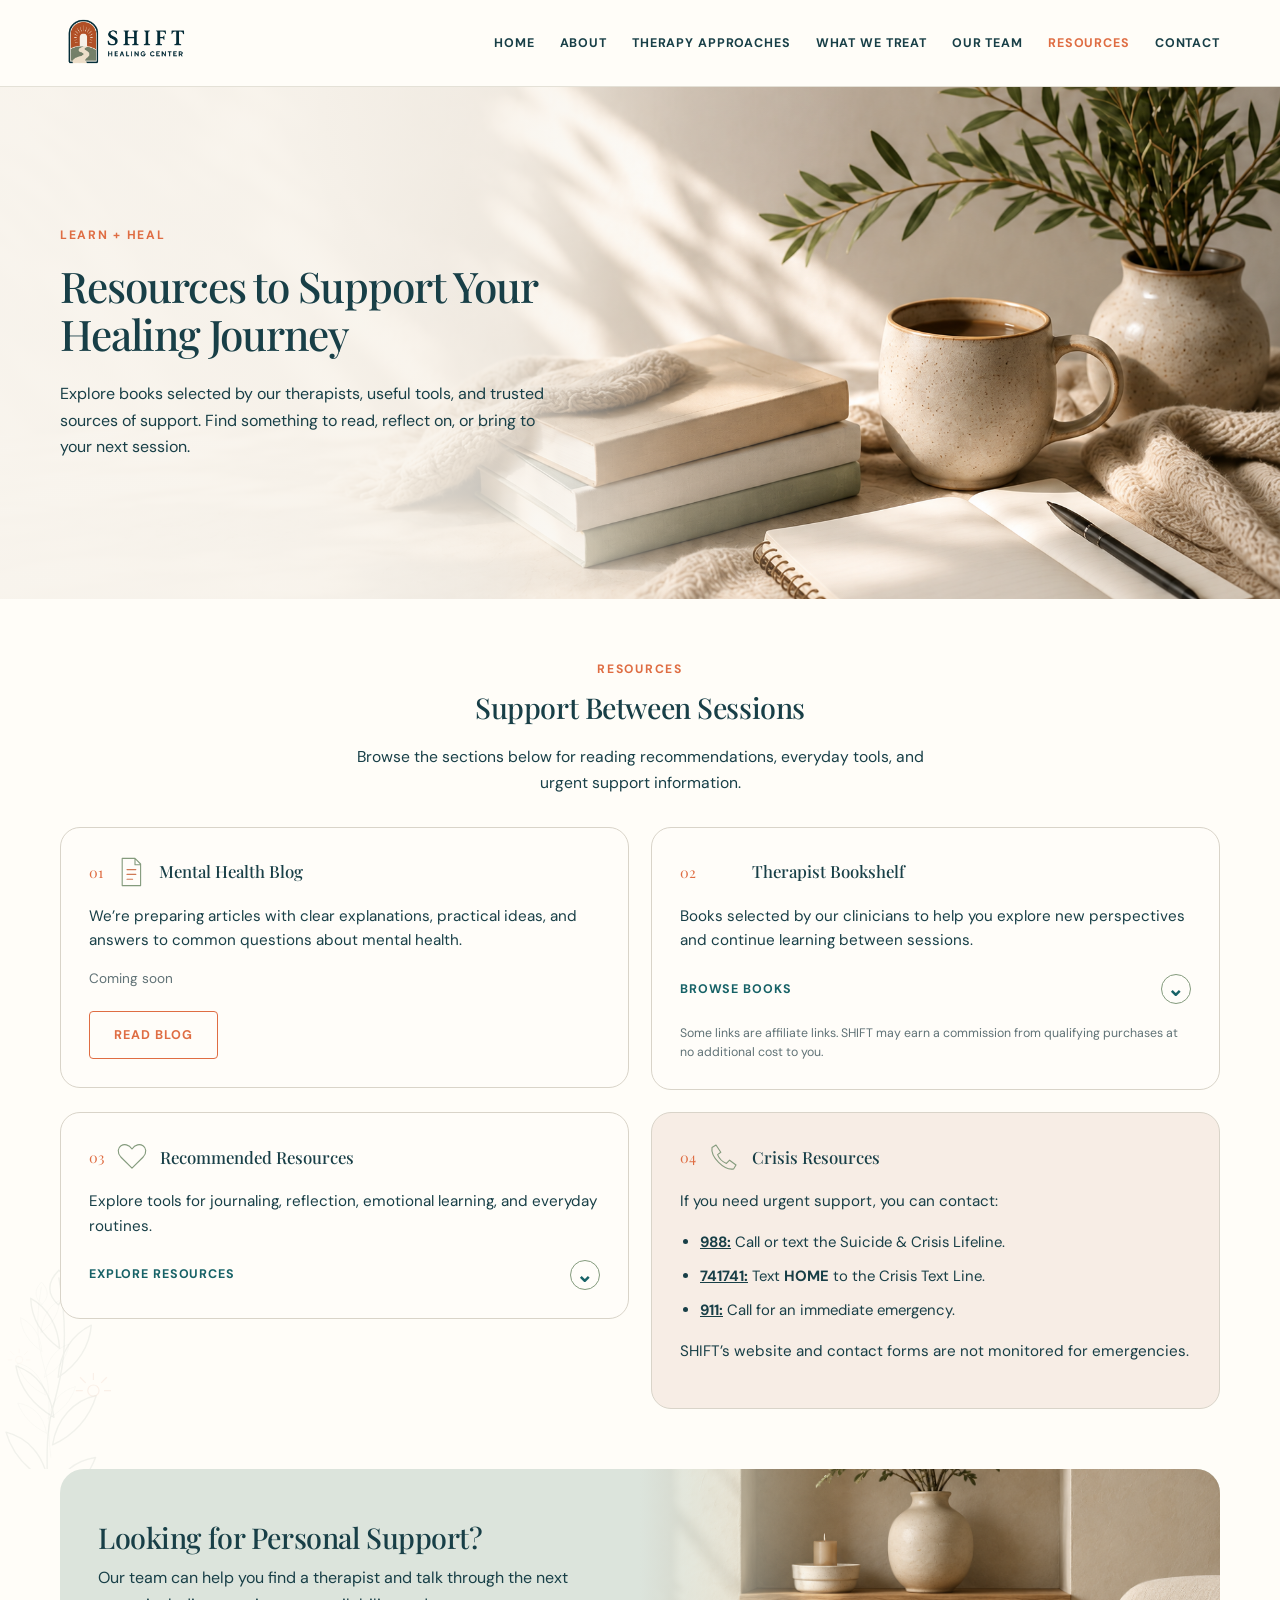
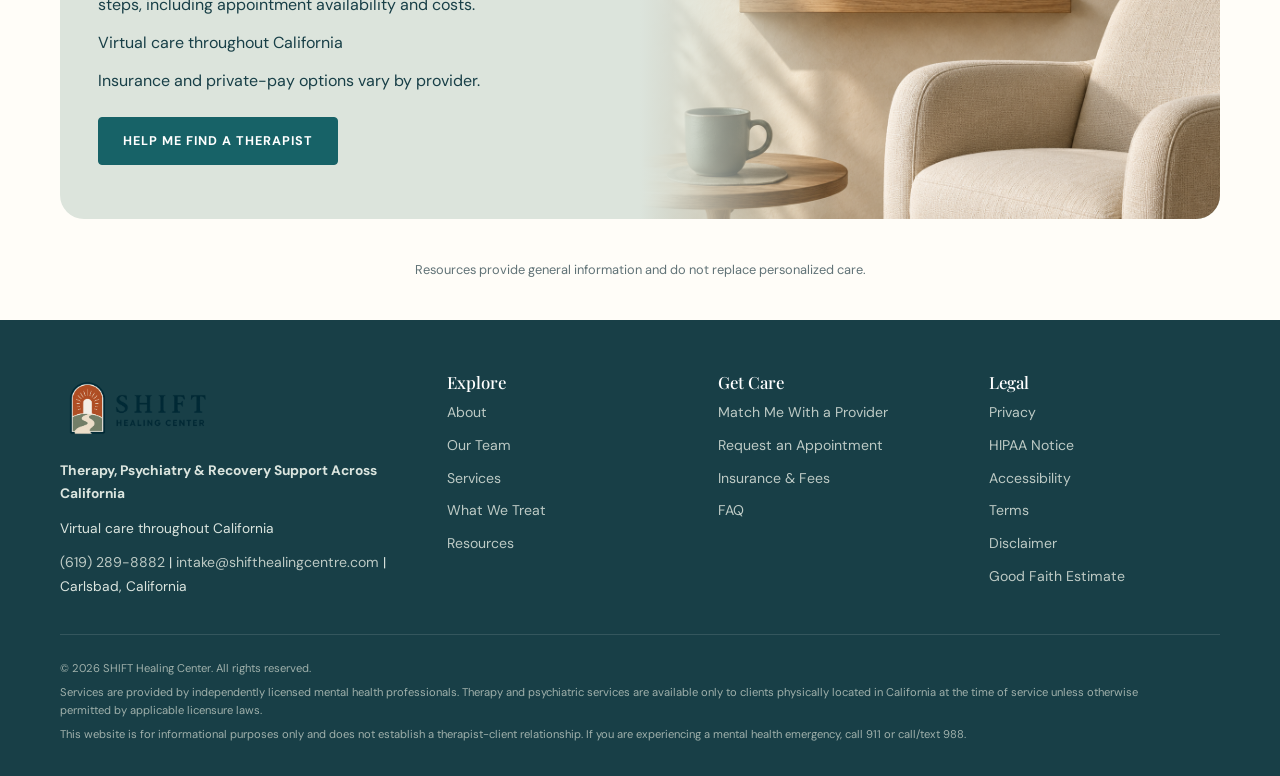
==== commit 5f0d7871: "Add files via upload" ====
--- a/resources.html
+++ b/resources.html
@@ -1,6 +1,19 @@
 <!doctype html><html lang="en"><head><meta charset="UTF-8"><meta name="viewport" content="width=device-width,initial-scale=1"><meta name="description" content="Therapist-curated mental health resources from SHIFT Healing Center."><title>Resources | SHIFT Healing Center</title><link rel="stylesheet" href="styles.css"><style>
 .rs-page{--rs-bg:#f8f4ed}.rs-hero{background:var(--rs-bg);overflow:hidden}.rs-split{display:grid;grid-template-columns:1fr 1fr}.rs-copy{padding:55px 32px 55px 0;align-self:center;position:relative;z-index:1}.rs-copy h1{font-size:clamp(2rem,3.5vw,3.4rem)!important;line-height:1.12;margin:16px 0 24px}.rs-photo{position:relative;min-height:390px;display:grid;place-items:center;background:var(--rs-bg)}.rs-photo>span{padding:35px;color:#607276;font-size:.88rem;max-width:330px;text-align:center}.rs-photo img{position:absolute;inset:0;width:100%;height:100%;object-fit:cover;opacity:1!important;filter:none!important;mask:none!important;-webkit-mask:none!important}.rs-photo.has-photo:after{content:"";position:absolute;inset:0;background:linear-gradient(90deg,var(--rs-bg),transparent 35%);pointer-events:none}.rs-library{padding:60px 0}.rs-library .section-title h2{margin:13px 0 20px}.rs-cards{display:grid;grid-template-columns:1fr 1fr;align-items:start;gap:22px}.rs-card{padding:28px;border:1px solid var(--line);border-radius:20px;background:#fffdf9;min-width:0}.rs-title{display:flex;align-items:center;gap:12px}.rs-title svg{width:32px;height:32px;flex:0 0 32px;color:#849b7d}.rs-title .accent{stroke:#cf7955}.rs-title h3{font-size:1.35rem;line-height:1.25}.rs-number{color:var(--terracotta);font-family:"Playfair Display",serif;font-size:.9rem}.rs-card p{font-size:.95rem;line-height:1.6;margin:16px 0}.rs-card .btn{margin-top:5px}.rs-soon{color:#607276;font-size:.85rem!important}.rs-expand>summary{list-style:none;cursor:pointer}.rs-expand>summary::-webkit-details-marker{display:none}.rs-control{display:flex;align-items:center;justify-content:space-between;gap:20px;color:var(--teal);font-size:.78rem;font-weight:700;letter-spacing:.07em;text-transform:uppercase;margin-top:22px}.rs-arrow{display:grid;place-items:center;border:1px solid #849b7d;border-radius:50%;width:30px;height:30px;font-size:20px;line-height:1}.rs-expand[open]>summary .rs-arrow{transform:rotate(180deg)}.rs-expanded{border-top:1px solid var(--line);margin-top:20px;padding-top:5px}.rs-category{border-bottom:1px solid var(--line);padding:13px 0}.rs-category>summary,.rs-more>summary{cursor:pointer;font-size:.92rem;font-weight:600;padding:6px 0}.rs-list{list-style:none;margin:8px 0;padding:0}.rs-list li{border-bottom:1px solid #eee8df;padding:10px 0;font-size:.87rem;line-height:1.5;overflow-wrap:anywhere}.rs-list a{color:var(--teal);text-decoration:underline;text-underline-offset:3px}.rs-list small{display:block;color:#607276}.rs-more{margin:10px 0}.rs-more>summary{font-size:.82rem;color:var(--terracotta)}.rs-card p.rs-disclosure{font-size:.77rem;color:#607276;line-height:1.5;margin:20px 0 0}.rs-expanded h4{margin-top:24px}.rs-crisis{background:#f7ede5}.rs-crisis ul{padding-left:20px;font-size:.93rem;line-height:1.7}.rs-crisis li{margin:9px 0}.rs-crisis a{text-decoration:underline}.rs-banner{--rs-bg:#dce4dc;background:var(--rs-bg);border-radius:24px;overflow:hidden}.rs-banner .rs-copy{padding:38px}.rs-banner .btn{margin-top:22px}.rs-banner .rs-photo{min-height:350px}.rs-note{text-align:center;max-width:900px;margin:30px auto 40px;padding:0 20px;color:#607276;font-size:.8rem}.rs-closing{padding:0 0 10px}.rs-library{position:relative}.rs-library:before{content:"";position:absolute;left:0;bottom:0;width:100px;height:200px;background:url('assets/botanical.svg') center/contain no-repeat;opacity:.08;pointer-events:none}.rs-page summary:focus-visible,.rs-page a:focus-visible{outline:2px solid var(--teal);outline-offset:5px}.preview-switcher,.device-preview{display:none!important}
 @media(max-width:850px){.rs-split{grid-template-columns:1fr}.rs-copy{padding:36px 0 22px}.rs-photo{min-height:300px}.rs-photo.has-photo:after{background:linear-gradient(180deg,var(--rs-bg),transparent 35%)}.rs-cards{grid-template-columns:1fr}.rs-library{padding:40px 0}.rs-banner .rs-copy{padding:28px 24px}.rs-banner .rs-photo{min-height:280px}.rs-card{padding:24px}.rs-title h3{font-size:1.25rem}}
+
+/* Unified Resources hero; photograph remains clear on the right. */
+.rs-hero{position:relative;isolation:isolate;overflow:hidden;background:var(--rs-bg)}
+.rs-hero .rs-split{position:relative;width:100%;max-width:none;display:flex;align-items:center;min-height:clamp(430px,40vw,580px)}
+.rs-hero .rs-copy{position:relative;z-index:2;width:50%;margin:0;padding:48px 28px 48px max(20px,calc((100vw - 1160px)/2));align-self:center}
+.rs-hero .rs-copy h1{font-size:clamp(2rem,3.3vw,3.25rem)!important;line-height:1.13;margin:16px 0 24px}
+.rs-hero .rs-copy p{max-width:510px;font-size:1rem;line-height:1.65}
+.rs-hero .rs-photo{position:absolute;inset:0;width:100%;height:100%;min-height:0;z-index:0;display:block}
+.rs-hero .rs-photo img{position:absolute;inset:0;width:100%;height:100%;object-fit:cover;object-position:center;opacity:1!important;mask:none!important;-webkit-mask:none!important}
+.rs-hero .rs-photo.has-photo:after{display:block;content:"";position:absolute;inset:0;background:linear-gradient(90deg,rgba(248,244,237,.97) 0%,rgba(248,244,237,.93) 24%,rgba(248,244,237,.78) 40%,rgba(248,244,237,.25) 54%,transparent 67%);pointer-events:none}
+.rs-hero .rs-photo>span{display:block;width:45%;margin:120px 3% 0 auto}
+@media(max-width:850px){.rs-hero .rs-split{min-height:530px}.rs-hero .rs-copy{width:57%;padding:36px 20px}.rs-hero .rs-copy h1{font-size:clamp(1.9rem,4.5vw,2.5rem)!important}.rs-hero .rs-photo img{object-position:65% center}}
+@media(max-width:560px){.rs-hero .rs-split{min-height:640px;align-items:flex-start}.rs-hero .rs-copy{width:100%;padding:32px 24px 250px;align-self:flex-start}.rs-hero .rs-copy h1{font-size:2rem!important;max-width:340px;margin:13px 0 18px}.rs-hero .rs-copy p{font-size:.95rem;max-width:350px}.rs-hero .rs-photo img{object-position:72% bottom}.rs-hero .rs-photo.has-photo:after{background:linear-gradient(180deg,rgba(248,244,237,.98) 0%,rgba(248,244,237,.96) 32%,rgba(248,244,237,.80) 49%,rgba(248,244,237,.2) 64%,transparent 78%)}.rs-hero .rs-photo>span{width:100%;margin:420px auto 0}}
 </style></head><body data-page="resources">
 <header class="site-header"><div class="container nav"><a class="logo" href="index.html"><img class="brand-logo" src="assets/logo.png" alt="SHIFT Healing Center"></a><button class="menu-toggle" aria-label="Open menu" aria-expanded="false">☰</button><nav class="nav-links"><a href="index.html">Home</a><a href="about.html">About</a><a href="services.html">Therapy Approaches</a><a href="specialties.html">What We Treat</a><a href="team.html">Our Team</a><a class="active" href="resources.html">Resources</a><a href="contact.html">Contact</a></nav></div></header>
 <main class="rs-page"><section class="rs-hero"><div class="container rs-split"><div class="rs-copy"><div class="eyebrow">Learn + Heal</div><h1>Resources to Support Your Healing Journey</h1><p>Explore books selected by our therapists, useful tools, and trusted sources of support. Find something to read, reflect on, or bring to your next session.</p></div><div class="rs-photo" data-photo="assets/7.png"><span>Hero photograph: books, journal, ceramic mug, linen and olive branches.</span></div></div></section><section class="section rs-library"><div class="container"><div class="section-title"><div class="eyebrow">Resources</div><h2>Support Between Sessions</h2><p>Browse the sections below for reading recommendations, everyday tools, and urgent support information.</p></div><div class="rs-cards"><article class="rs-card"><div class="rs-title"><span class="rs-number">01</span><svg width="36" height="36" class="rs-icon" viewBox="0 0 40 40" fill="none" stroke="currentColor" stroke-width="1.4" stroke-linecap="round" stroke-linejoin="round" aria-hidden="true"><path d="M9 3h16l7 7v27H9ZM25 3v8h7"/><path class="accent" d="M15 17h11M15 23h11M15 29h7"/></svg><h3>Mental Health Blog</h3></div><p>We’re preparing articles with clear explanations, practical ideas, and answers to common questions about mental health.</p><p class="rs-soon">Coming soon</p><a class="btn outline" href="blog.html">Read Blog</a></article><article class="rs-card"><details class="rs-expand"><summary><div class="rs-title"><span class="rs-number">02</span><svg width="36" height="36" viewBox="0 0 40 40" fill="none" stroke="currentColor" stroke-width="1.4" stroke-linecap="round" stroke-linejoin="round" aria-hidden="true">'+icons[index]+'</svg><h3>Therapist Bookshelf</h3></div><p>Books selected by our clinicians to help you explore new perspectives and continue learning between sessions.</p><span class="rs-control">Browse Books <span class="rs-arrow" aria-hidden="true">⌄</span></span></summary><div class="rs-expanded"><p>Choose a subject that interests you. You can ask your therapist which reading may be useful for your situation.</p><details class="rs-category"><summary>Anxiety &amp; Stress</summary><ul class="rs-list"><li><a href="https://amzn.to/4eDarGr" target="_blank" rel="sponsored noopener noreferrer">Dare by Barry McDonagh <span aria-hidden="true">↗</span></a></li><li><a href="https://amzn.to/4avVlzZ" target="_blank" rel="sponsored noopener noreferrer">Unwinding Anxiety by Judson Brewer <span aria-hidden="true">↗</span></a></li><li><a href="https://amzn.to/4awsdbX" target="_blank" rel="sponsored noopener noreferrer">The Anxiety and Phobia Workbook by Edmund Bourne <span aria-hidden="true">↗</span></a></li><li><a href="https://amzn.to/4y3DSJw" target="_blank" rel="sponsored noopener noreferrer">At Last a Life by Paul David <span aria-hidden="true">↗</span></a></li><li><a href="https://amzn.to/446lkKJ" target="_blank" rel="sponsored noopener noreferrer">The Worry Trick by David Carbonell <span aria-hidden="true">↗</span></a></li></ul><details class="rs-more"><summary>Show more books</summary><ul class="rs-list"><li><a href="https://amzn.to/3Rg0Ps7" target="_blank" rel="sponsored noopener noreferrer">Burnout by Emily and Amelia Nagoski <span aria-hidden="true">↗</span></a></li><li><a href="https://amzn.to/3Te4dEq" target="_blank" rel="sponsored noopener noreferrer">The Myth of Normal by Gabor Mate <span aria-hidden="true">↗</span></a></li><li><a href="https://amzn.to/4gdKtdL" target="_blank" rel="sponsored noopener noreferrer">Rest is Resistance by Tricia Hersey <span aria-hidden="true">↗</span></a></li><li><a href="https://amzn.to/4eSYyLk" target="_blank" rel="sponsored noopener noreferrer">Dying for a Paycheck by Jeffrey Pfeffer <span aria-hidden="true">↗</span></a></li><li><a href="https://amzn.to/4v7SMvu" target="_blank" rel="sponsored noopener noreferrer">Atomic Habits by James Clear <span aria-hidden="true">↗</span></a></li></ul></details></details><details class="rs-category"><summary>Trauma &amp; Recovery</summary><ul class="rs-list"><li><a href="https://amzn.to/4au1pJi" target="_blank" rel="sponsored noopener noreferrer">The Body Keeps the Score by Bessel Van Der Kolk <span aria-hidden="true">↗</span></a></li><li><a href="https://amzn.to/4eIhYlS" target="_blank" rel="sponsored noopener noreferrer">Complex PTSD: From Surviving to Thriving by Pete Walker <span aria-hidden="true">↗</span></a></li><li><a href="https://amzn.to/4asifbv" target="_blank" rel="sponsored noopener noreferrer">Trauma and Recovery by Judith Herman <span aria-hidden="true">↗</span></a></li><li><a href="https://amzn.to/4vISvjM" target="_blank" rel="sponsored noopener noreferrer">Waking the Tiger by Peter Levine <span aria-hidden="true">↗</span></a></li><li><a href="https://amzn.to/4g9z26S" target="_blank" rel="sponsored noopener noreferrer">The Deepest Well By Nadine Burke Harris <span aria-hidden="true">↗</span></a></li></ul></details><details class="rs-category"><summary>ADHD</summary><ul class="rs-list"><li><a href="https://amzn.to/4xSHfmd" target="_blank" rel="sponsored noopener noreferrer">ADHD 2.0 by Halloweel &amp; Ratey <span aria-hidden="true">↗</span></a></li><li><a href="https://amzn.to/4wnwyqo" target="_blank" rel="sponsored noopener noreferrer">Driven to Distraction by Halloweel <span aria-hidden="true">↗</span></a></li><li><a href="https://amzn.to/4eMvWU0" target="_blank" rel="sponsored noopener noreferrer">Taking Charge of Adult ADHD by Russell Barkley <span aria-hidden="true">↗</span></a></li><li><a href="https://amzn.to/4aZTunc" target="_blank" rel="sponsored noopener noreferrer">Your Brain’s Not Broken by Tamara Rosier <span aria-hidden="true">↗</span></a></li><li><a href="https://amzn.to/4xWEtfN" target="_blank" rel="sponsored noopener noreferrer">Smart but Scattered by Dawson &amp; Guare <span aria-hidden="true">↗</span></a></li></ul></details><details class="rs-category"><summary>Relationships &amp; Parenting</summary><ul class="rs-list"><li><a href="https://amzn.to/4aueBxS" target="_blank" rel="sponsored noopener noreferrer">Hold Me Tight by Sue Johnson <span aria-hidden="true">↗</span></a></li><li><a href="https://amzn.to/4eR0PXw" target="_blank" rel="sponsored noopener noreferrer">Attached by Levine &amp; Heller <span aria-hidden="true">↗</span></a></li><li><a href="https://amzn.to/4wn5g3t" target="_blank" rel="sponsored noopener noreferrer">The Seven Principles of Making Marriage Work by John Gottman <span aria-hidden="true">↗</span></a></li><li><a href="https://amzn.to/4v8BE8T" target="_blank" rel="sponsored noopener noreferrer">Us by Terrence Real <span aria-hidden="true">↗</span></a></li><li><a href="https://amzn.to/3SD2459" target="_blank" rel="sponsored noopener noreferrer">Nonviolent Communication by Marshall Rosenberg <span aria-hidden="true">↗</span></a></li></ul><details class="rs-more"><summary>Show more books</summary><ul class="rs-list"><li><a href="https://amzn.to/3R7UYFj" target="_blank" rel="sponsored noopener noreferrer">Good Inside by Becky Kennedy <span aria-hidden="true">↗</span></a></li><li><a href="https://amzn.to/4vMBXaI" target="_blank" rel="sponsored noopener noreferrer">The Whole-Brain Child by Siegel &amp; Bryson <span aria-hidden="true">↗</span></a></li><li><a href="https://amzn.to/4vJ5YYS" target="_blank" rel="sponsored noopener noreferrer">No-Drama Discipline by Siegel &amp; Bryson <span aria-hidden="true">↗</span></a></li><li><a href="https://amzn.to/4eFU8Zy" target="_blank" rel="sponsored noopener noreferrer">How to Talk So Kids Will Listen by Faber &amp; Mazlish <span aria-hidden="true">↗</span></a></li><li><a href="https://amzn.to/4aZRo6O" target="_blank" rel="sponsored noopener noreferrer">The Conscious Parent by Shefali Tsabary <span aria-hidden="true">↗</span></a></li></ul></details></details><details class="rs-category"><summary>Grief &amp; Life Changes</summary><ul class="rs-list"><li><a href="https://amzn.to/4vzZX0o" target="_blank" rel="sponsored noopener noreferrer">It’s OK That You’re Not OK by Megan Devine <span aria-hidden="true">↗</span></a></li><li><a href="https://amzn.to/4uZnUgt" target="_blank" rel="sponsored noopener noreferrer">On Grief and Grieving by Kübler-Ross &amp; Kessler <span aria-hidden="true">↗</span></a></li><li><a href="https://amzn.to/4vF4Mp9" target="_blank" rel="sponsored noopener noreferrer">Bearing the Unbearable by Joanne Cacciatore <span aria-hidden="true">↗</span></a></li><li><a href="https://amzn.to/4wEj6i7" target="_blank" rel="sponsored noopener noreferrer">The Year of Magical Thinking by Joan Didion <span aria-hidden="true">↗</span></a></li><li><a href="https://amzn.to/4gaRf3Z" target="_blank" rel="sponsored noopener noreferrer">A Grief Observed by C.S. Lewis <span aria-hidden="true">↗</span></a></li></ul></details><details class="rs-category"><summary>Self-Compassion &amp; Emotional Wellbeing</summary><ul class="rs-list"><li><a href="https://amzn.to/4eGZrYD" target="_blank" rel="sponsored noopener noreferrer">Self-compassion by Kristin Neff <span aria-hidden="true">↗</span></a></li><li><a href="https://amzn.to/4y0kih9" target="_blank" rel="sponsored noopener noreferrer">Radical Acceptance by Tara Brach <span aria-hidden="true">↗</span></a></li><li><a href="https://amzn.to/4y3uhCh" target="_blank" rel="sponsored noopener noreferrer">The Gifts of Imperfection by Brene Brown <span aria-hidden="true">↗</span></a></li><li><a href="https://amzn.to/4vcZi4e" target="_blank" rel="sponsored noopener noreferrer">Fierce Self-Compassion by Kristin Neff <span aria-hidden="true">↗</span></a></li><li><a href="https://amzn.to/4eT0qDN" target="_blank" rel="sponsored noopener noreferrer">The Mindful Path to Self <span aria-hidden="true">↗</span></a></li></ul><details class="rs-more"><summary>Show more books</summary><ul class="rs-list"><li><a href="https://amzn.to/3Rg0Ps7" target="_blank" rel="sponsored noopener noreferrer">Burnout by Emily and Amelia Nagoski <span aria-hidden="true">↗</span></a></li><li><a href="https://amzn.to/3Te4dEq" target="_blank" rel="sponsored noopener noreferrer">The Myth of Normal by Gabor Mate <span aria-hidden="true">↗</span></a></li><li><a href="https://amzn.to/4gdKtdL" target="_blank" rel="sponsored noopener noreferrer">Rest is Resistance by Tricia Hersey <span aria-hidden="true">↗</span></a></li><li><a href="https://amzn.to/4eSYyLk" target="_blank" rel="sponsored noopener noreferrer">Dying for a Paycheck by Jeffrey Pfeffer <span aria-hidden="true">↗</span></a></li><li><a href="https://amzn.to/4v7SMvu" target="_blank" rel="sponsored noopener noreferrer">Atomic Habits by James Clear <span aria-hidden="true">↗</span></a></li><li><a href="https://amzn.to/4wrlMPW" target="_blank" rel="sponsored noopener noreferrer">Anchored by Deb Dana <span aria-hidden="true">↗</span></a></li><li><a href="https://amzn.to/4azTc6n" target="_blank" rel="sponsored noopener noreferrer">Polyvagal Theory in Therapy by Deb Dana <span aria-hidden="true">↗</span></a></li><li><a href="https://amzn.to/4gewjJp" target="_blank" rel="sponsored noopener noreferrer">Accessing The Healing Power of the Vagus Nerve by Stanley Rosenberg <span aria-hidden="true">↗</span></a></li><li><a href="https://amzn.to/44HCBKt" target="_blank" rel="sponsored noopener noreferrer">Walking the Tiger by Peter Levine <span aria-hidden="true">↗</span></a></li><li><a href="https://amzn.to/4vkrGl2" target="_blank" rel="sponsored noopener noreferrer">The Body Keeps the Score by Van der Kolk <span aria-hidden="true">↗</span></a></li></ul></details></details><details class="rs-category"><summary>Addiction &amp; Recovery</summary><ul class="rs-list"><li><a href="https://amzn.to/4oZuySE" target="_blank" rel="sponsored noopener noreferrer">In The Realm of Hungry Ghosts by Gabor Mate <span aria-hidden="true">↗</span></a></li><li><a href="https://amzn.to/4v5TgCg" target="_blank" rel="sponsored noopener noreferrer">The Biology of Desire by Marc Lewis <span aria-hidden="true">↗</span></a></li><li><a href="https://amzn.to/4eEz9pP" target="_blank" rel="sponsored noopener noreferrer">This Naked Mind by Annie Grace <span aria-hidden="true">↗</span></a></li><li><a href="https://amzn.to/4gaSZKz" target="_blank" rel="sponsored noopener noreferrer">Unbroken Brain by Maia Szalavitz <span aria-hidden="true">↗</span></a></li><li><a href="https://amzn.to/4vMJaaG" target="_blank" rel="sponsored noopener noreferrer">Recovery Dharma by Recovery Dharma <span aria-hidden="true">↗</span></a></li></ul></details><details class="rs-category"><summary>Identity &amp; Belonging</summary><ul class="rs-list"><li><a href="https://amzn.to/4eGnmY9" target="_blank" rel="sponsored noopener noreferrer">The Mask of Masculinity by Lewis Howes <span aria-hidden="true">↗</span></a></li><li><a href="https://amzn.to/3Te8JTq" target="_blank" rel="sponsored noopener noreferrer">No More Mr.Nice Guy by Robert Glover <span aria-hidden="true">↗</span></a></li><li><a href="https://amzn.to/4p5yHVk" target="_blank" rel="sponsored noopener noreferrer">I Don’t Want to Talk About It by Terrence Real <span aria-hidden="true">↗</span></a></li><li><a href="https://amzn.to/3SUR5nB" target="_blank" rel="sponsored noopener noreferrer">Iron John by Robert Bly <span aria-hidden="true">↗</span></a></li><li><a href="https://amzn.to/4azrKG1" target="_blank" rel="sponsored noopener noreferrer">WIld at Heart by John Eldridge <span aria-hidden="true">↗</span></a></li></ul><details class="rs-more"><summary>Show more books</summary><ul class="rs-list"><li><a href="https://amzn.to/4veZuzV" target="_blank" rel="sponsored noopener noreferrer">The Velvet Rage by Alan Downs <span aria-hidden="true">↗</span></a></li><li><a href="https://amzn.to/44JyTzY" target="_blank" rel="sponsored noopener noreferrer">Gender Queer by Maia Kobabe <span aria-hidden="true">↗</span></a></li><li><a href="https://amzn.to/4y0mDIP" target="_blank" rel="sponsored noopener noreferrer">Yes, You Are Trans Enough by Mia Violet <span aria-hidden="true">↗</span></a></li><li><a href="https://amzn.to/4y2YfWS" target="_blank" rel="sponsored noopener noreferrer">Tomorrow Will Be Different by Sarah McBride <span aria-hidden="true">↗</span></a></li><li><a href="https://amzn.to/4p3fTFZ" target="_blank" rel="sponsored noopener noreferrer">Queer (In)Justice by Mogul et al. <span aria-hidden="true">↗</span></a></li><li><a href="https://amzn.to/4vaOl2S" target="_blank" rel="sponsored noopener noreferrer">Untamed by Glennon Doyle <span aria-hidden="true">↗</span></a></li><li>The Queer Joy Workbook by Aimee Chang <small>Purchase link unavailable</small></li></ul></details></details></div></details><p class="rs-disclosure">Some links are affiliate links. SHIFT may earn a commission from qualifying purchases at no additional cost to you.</p></article><article class="rs-card"><details class="rs-expand"><summary><div class="rs-title"><span class="rs-number">03</span><svg width="36" height="36" class="rs-icon" viewBox="0 0 40 40" fill="none" stroke="currentColor" stroke-width="1.4" stroke-linecap="round" stroke-linejoin="round" aria-hidden="true"><path d="M20 34 6 20C-4 8 12-2 20 10 28-2 44 8 34 20Z"/></svg><h3>Recommended Resources</h3></div><p>Explore tools for journaling, reflection, emotional learning, and everyday routines.</p><span class="rs-control">Explore Resources <span class="rs-arrow" aria-hidden="true">⌄</span></span></summary><div class="rs-expanded"><h4>Tools &amp; Selected Products</h4><p>Browse selected journals, sensory tools, mindfulness materials, and children’s emotional-learning resources.</p><details class="rs-category"><summary>Children’s Coping &amp; Sensory Tools</summary><ul class="rs-list"><li><a href="https://amzn.to/4eCZ2X5" target="_blank" rel="sponsored noopener noreferrer">Little Tikes Big Waffle Block Set <span aria-hidden="true">↗</span></a></li><li><a href="https://amzn.to/4gfbIEW" target="_blank" rel="sponsored noopener noreferrer">Flying rocket toy <span aria-hidden="true">↗</span></a></li><li><a href="https://amzn.to/4eTPkP0" target="_blank" rel="sponsored noopener noreferrer">Sensory crash mat for kids <span aria-hidden="true">↗</span></a></li><li><a href="https://amzn.to/4vBh9CH" target="_blank" rel="sponsored noopener noreferrer">Dueling stomp rocket launcher <span aria-hidden="true">↗</span></a></li><li><a href="https://amzn.to/4eEdeix" target="_blank" rel="sponsored noopener noreferrer">Trampoline with enclosure <span aria-hidden="true">↗</span></a></li></ul><details class="rs-more"><summary>Show more items</summary><ul class="rs-list"><li><a href="https://amzn.to/3QzaY30" target="_blank" rel="sponsored noopener noreferrer">Adjustable balance beam <span aria-hidden="true">↗</span></a></li><li><a href="https://amzn.to/4uZ47Od" target="_blank" rel="sponsored noopener noreferrer">Ninja twister swing spin set <span aria-hidden="true">↗</span></a></li><li><a href="https://amzn.to/4gUfiEq" target="_blank" rel="sponsored noopener noreferrer">Indoor wooden climbing gym <span aria-hidden="true">↗</span></a></li><li><a href="https://amzn.to/4wijgLC" target="_blank" rel="sponsored noopener noreferrer">Manual capture chasing game <span aria-hidden="true">↗</span></a></li><li><a href="https://amzn.to/4aw0bgG" target="_blank" rel="sponsored noopener noreferrer">Hopscotch game <span aria-hidden="true">↗</span></a></li><li><a href="https://amzn.to/4vENLLQ" target="_blank" rel="sponsored noopener noreferrer">Portable pop up soccer goal <span aria-hidden="true">↗</span></a></li><li><a href="https://amzn.to/4aOAaJN" target="_blank" rel="sponsored noopener noreferrer">6 piece step a trail backyard obstacle course <span aria-hidden="true">↗</span></a></li><li><a href="https://amzn.to/4oZ9mMA" target="_blank" rel="sponsored noopener noreferrer">Swim kickboard <span aria-hidden="true">↗</span></a></li><li><a href="https://amzn.to/44pb1lj" target="_blank" rel="sponsored noopener noreferrer">Bump and bounce body bumpers <span aria-hidden="true">↗</span></a></li><li><a href="https://amzn.to/4vDOexM" target="_blank" rel="sponsored noopener noreferrer">Inflatablehttps no sting dodgeball <span aria-hidden="true">↗</span></a></li><li><a href="https://amzn.to/4gMWGpU" target="_blank" rel="sponsored noopener noreferrer">Wooden wobble balance board <span aria-hidden="true">↗</span></a></li><li><a href="https://amzn.to/4xY3Bmu" target="_blank" rel="sponsored noopener noreferrer">Original Air Toobz <span aria-hidden="true">↗</span></a></li><li><a href="https://amzn.to/4xYO1XK" target="_blank" rel="sponsored noopener noreferrer">Putty with hidden farm pieces <span aria-hidden="true">↗</span></a></li><li><a href="https://amzn.to/4eT3XCg" target="_blank" rel="sponsored noopener noreferrer">Boomerang <span aria-hidden="true">↗</span></a></li><li><a href="https://amzn.to/4eP6rBp" target="_blank" rel="sponsored noopener noreferrer">Magnetic chess game <span aria-hidden="true">↗</span></a></li><li><a href="https://amzn.to/4eEcWs4" target="_blank" rel="sponsored noopener noreferrer">Two sided rock around wobble disk <span aria-hidden="true">↗</span></a></li><li><a href="https://amzn.to/4faCJbs" target="_blank" rel="sponsored noopener noreferrer">Balance stepping stones <span aria-hidden="true">↗</span></a></li><li><a href="https://amzn.to/4fd8Zus" target="_blank" rel="sponsored noopener noreferrer">National geographic stepping stones <span aria-hidden="true">↗</span></a></li><li><a href="https://amzn.to/4ap6LWk" target="_blank" rel="sponsored noopener noreferrer">Nucleus expandable ball <span aria-hidden="true">↗</span></a></li><li><a href="https://amzn.to/3QzcuCe" target="_blank" rel="sponsored noopener noreferrer">Spike bubble blower <span aria-hidden="true">↗</span></a></li><li><a href="https://amzn.to/4eWwXJb" target="_blank" rel="sponsored noopener noreferrer">Exercise putty <span aria-hidden="true">↗</span></a></li><li><a href="https://amzn.to/4eSHTYa" target="_blank" rel="sponsored noopener noreferrer">Meditation cards for kids <span aria-hidden="true">↗</span></a></li><li><a href="https://amzn.to/44DxCKN" target="_blank" rel="sponsored noopener noreferrer">Express your feelings sensory bottles <span aria-hidden="true">↗</span></a></li><li><a href="https://amzn.to/4vF22bx" target="_blank" rel="sponsored noopener noreferrer">Squiqz starter set <span aria-hidden="true">↗</span></a></li><li><a href="https://amzn.to/4vEOYTo" target="_blank" rel="sponsored noopener noreferrer">Bounce pogo stick <span aria-hidden="true">↗</span></a></li><li><a href="https://amzn.to/4oXPo4V" target="_blank" rel="sponsored noopener noreferrer">Sensory compression blanket <span aria-hidden="true">↗</span></a></li><li><a href="https://amzn.to/44FQoBa" target="_blank" rel="sponsored noopener noreferrer">Pop tubes <span aria-hidden="true">↗</span></a></li><li><a href="https://amzn.to/4bdlQdF" target="_blank" rel="sponsored noopener noreferrer">Weighted lap pads <span aria-hidden="true">↗</span></a></li><li><a href="https://amzn.to/4p6XEj1" target="_blank" rel="sponsored noopener noreferrer">Mindful maze boards <span aria-hidden="true">↗</span></a></li></ul></details></details><p class="rs-disclosure">Some links are affiliate links. SHIFT may earn a commission from qualifying purchases at no additional cost to you.</p><h4>Worksheets &amp; Exercises</h4><p>Practical worksheets and guided exercises are coming soon. In the meantime, ask your therapist about resources suited to your goals.</p><h4>Organizations &amp; Support</h4><p>Additional educational and community-support resources will be added here as they become available.</p></div></details></article><article class="rs-card rs-crisis"><div class="rs-title"><span class="rs-number">04</span><svg width="36" height="36" class="rs-icon" viewBox="0 0 40 40" fill="none" stroke="currentColor" stroke-width="1.4" stroke-linecap="round" stroke-linejoin="round" aria-hidden="true"><path d="m10 5-5 3c-2 12 15 29 27 27l3-5-8-6-4 4c-5-2-9-6-11-11l4-3Z"/></svg><h3>Crisis Resources</h3></div><p>If you need urgent support, you can contact:</p><ul><li><a href="tel:988"><strong>988:</strong></a> Call or text the Suicide &amp; Crisis Lifeline.</li><li><a href="sms:741741"><strong>741741:</strong></a> Text <strong>HOME</strong> to the Crisis Text Line.</li><li><a href="tel:911"><strong>911:</strong></a> Call for an immediate emergency.</li></ul><p>SHIFT’s website and contact forms are not monitored for emergencies.</p></article></div></div></section><section class="rs-closing"><div class="container rs-banner rs-split"><div class="rs-copy"><h2>Looking for Personal Support?</h2><p>Our team can help you find a therapist and talk through the next steps, including appointment availability and costs.</p><p>Virtual care throughout California</p><p>Insurance and private-pay options vary by provider.</p><a class="btn teal" href="contact.html">Help Me Find a Therapist</a></div><div class="rs-photo" data-photo="assets/resources-support.jpg"><span>Support photograph: comfortable armchair, side table, plant and warm natural light.</span></div></div></section><p class="rs-note">Resources provide general information and do not replace personalized care.</p></main>
